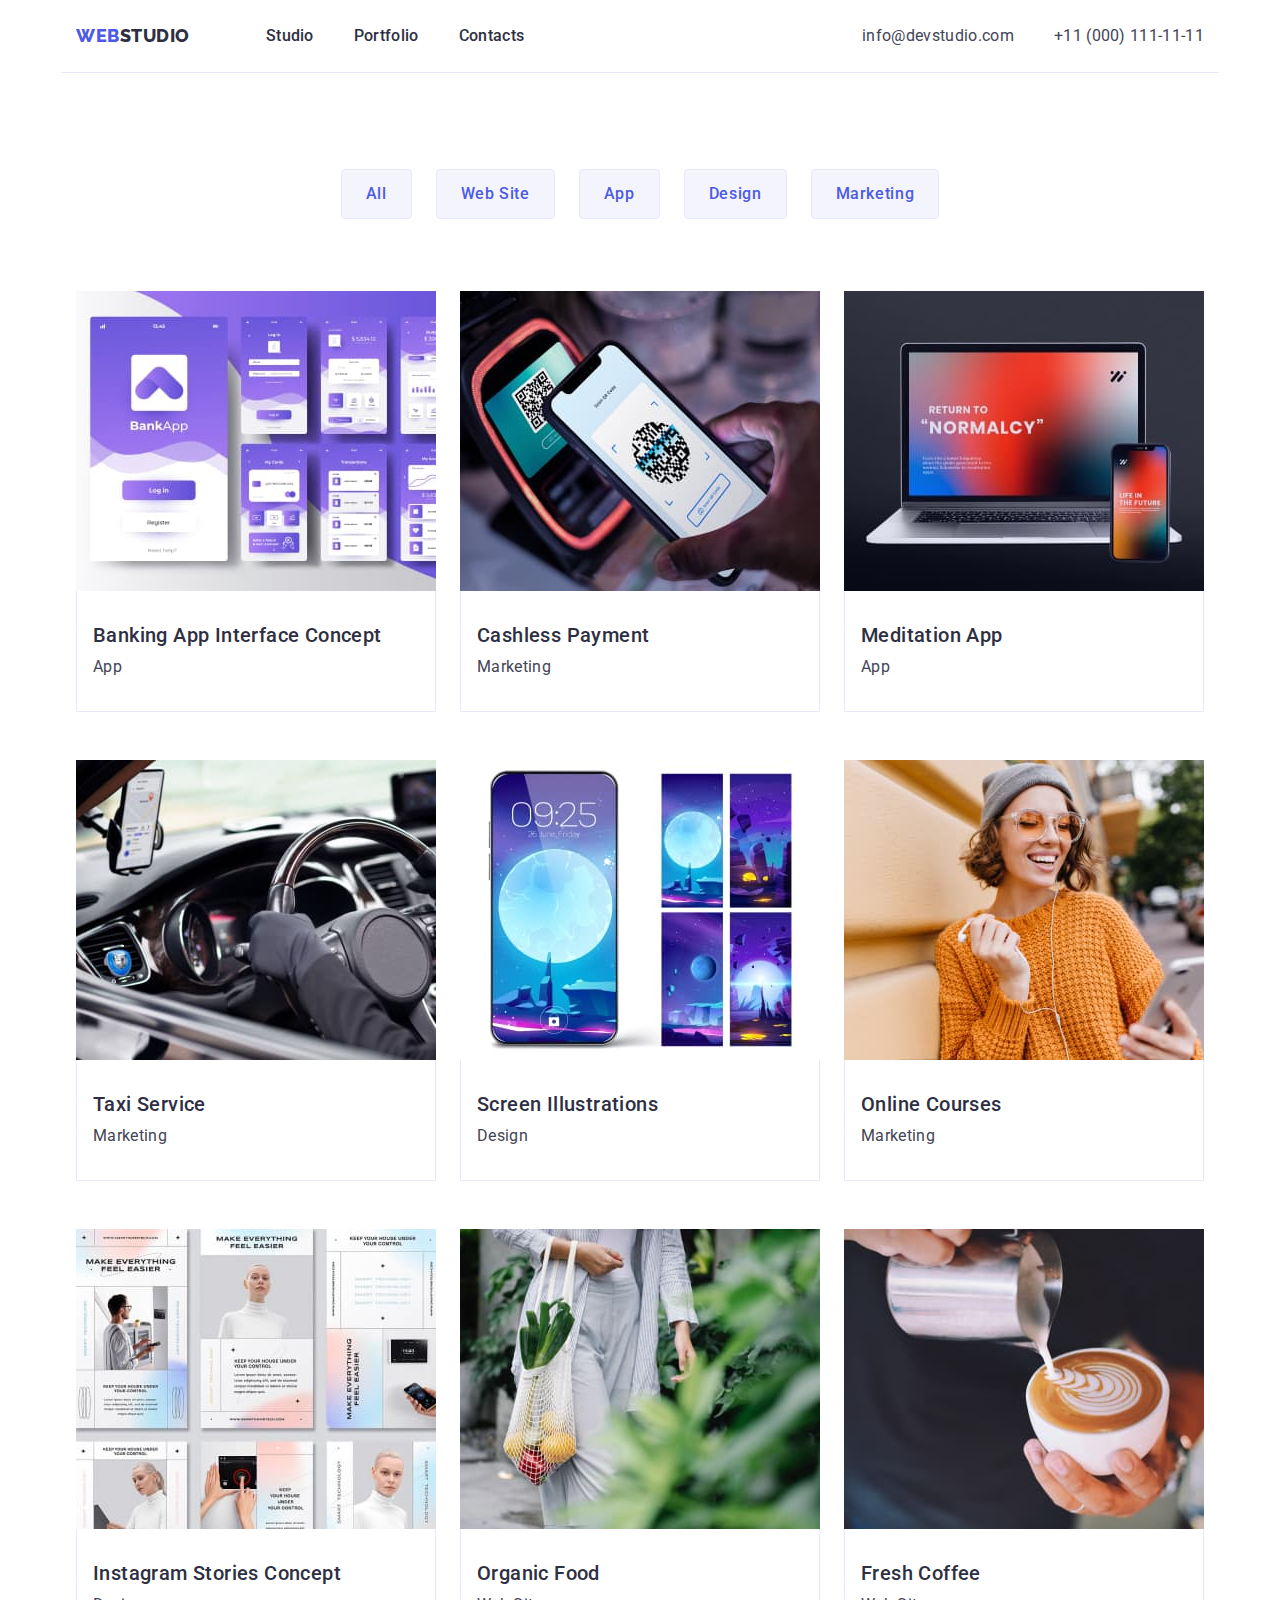
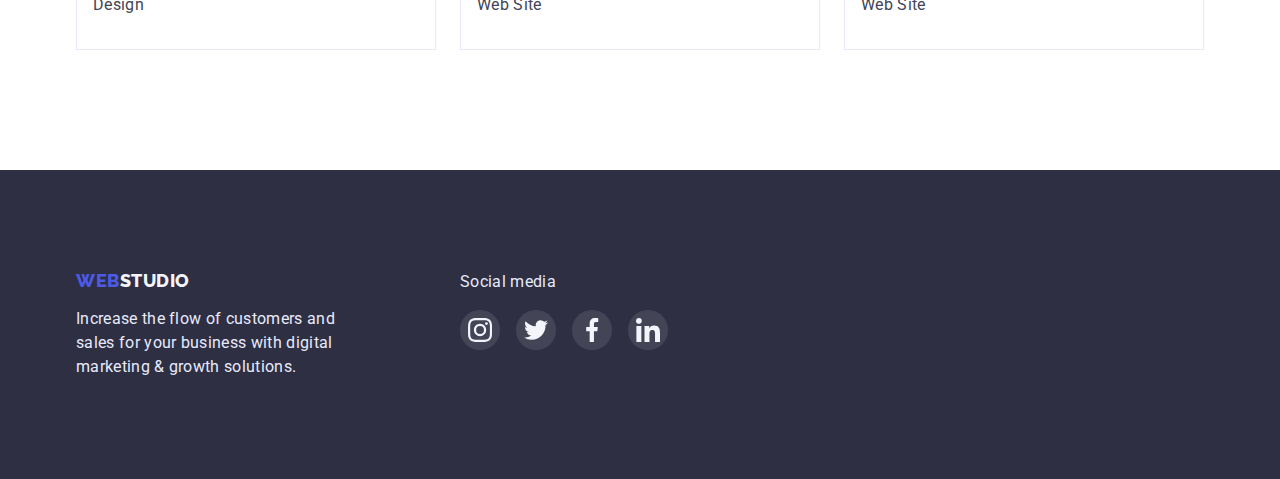
==== portfolio.html @ f219f2db "Initial commit" ====
<!DOCTYPE html>
<html lang="en">
  <head>
    <meta charset="UTF-8" />
    <meta http-equiv="X-UA-Compatible" content="IE=edge" />
    <meta name="viewport" content="width=device-width, initial-scale=1.0" />
    <title>Document</title>

    <link rel="preconnect" href="https://fonts.googleapis.com" />
    <link rel="preconnect" href="https://fonts.gstatic.com" crossorigin />
    <link
      href="https://fonts.googleapis.com/css2?family=Raleway:wght@800&family=Roboto:wght@400;500;700;900&display=swap"
      rel="stylesheet"
    />

    <link
      rel="stylesheet"
      href="https://cdnjs.cloudflare.com/ajax/libs/modern-normalize/1.1.0/modern-normalize.min.css"
    />
    <link rel="stylesheet" href="./css/styles.css" />
  </head>
  <body>
    <header>
      <div class="container head-container">
        <a class="logo link" href="./index.html"
          >Web<span class="logo-header">Studio</span></a
        >
        <nav class="nav-conteiner">
          <ul class="header-list list">
            <li class="item">
              <a class="header-link link" href="./index.html">Studio</a>
            </li>

            <li class="item">
              <a class="header-link link" href="./portfolio.html">Portfolio</a>
            </li>

            <li class="item">
              <a class="header-link link" href="">Contacts</a>
            </li>
          </ul>
        </nav>

        <address class="adrs-list">
          <ul class="adrs-inf list">
            <li class="item">
              <a class="heder-adrs link" href="mailto:info@devstudio.com"
                >info@devstudio.com</a
              >
            </li>
            <li class="item">
              <a class="heder-adrs link" href="tel:+110001111111"
                >+11 (000) 111-11-11</a
              >
            </li>
          </ul>
        </address>
      </div>
    </header>
    <main>
      <section class="main-section list">
        <div class="container">
          <h1 class="visually-hidden">Our works</h1>
          <ul class="btn-list list">
            <li class="btn-list-item">
              <button class="btn-portfolio" type="button">All</button>
            </li>
            <li class="btn-list-item">
              <button class="btn-portfolio" type="button">Web Site</button>
            </li>
            <li class="btn-list-item">
              <button class="btn-portfolio" type="button">App</button>
            </li>
            <li class="btn-list-item">
              <button class="btn-portfolio" type="button">Design</button>
            </li>
            <li class="btn-list-item">
              <button class="btn-portfolio" type="button">Marketing</button>
            </li>
          </ul>

          <ul class="proposition-list list">
            <li class="proposition-item">
              <a class="link proposition-link" href="">
                <img src="./images/banking.jpg" alt="Banking" width="360" />
                <div class="proposition-text">
                  <h2 class="proposition-title">
                    Banking App Interface Concept
                  </h2>
                  <p class="proposition-desc">App</p>
                </div>
              </a>
            </li>
            <li class="proposition-item">
              <a class="link proposition-link" href="">
                <img src="./images/payment.jpg" alt="Payment" width="360" />
                <div class="proposition-text">
                  <h2 class="proposition-title">Cashless Payment</h2>
                  <p class="proposition-desc">Marketing</p>
                </div>
              </a>
            </li>
            <li class="proposition-item">
              <a class="link proposition-link" href="">
                <img
                  src="./images/meditation.jpg"
                  alt="Meditation"
                  width="360"
                />
                <div class="proposition-text">
                  <h2 class="proposition-title">Meditation App</h2>
                  <p class="proposition-desc">App</p>
                </div>
              </a>
            </li>
            <li class="proposition-item">
              <a class="link proposition-link" href="">
                <img src="./images/taxi.jpg" alt="Taxi" width="360" />
                <div class="proposition-text">
                  <h2 class="proposition-title">Taxi Service</h2>
                  <p class="proposition-desc">Marketing</p>
                </div>
              </a>
            </li>
            <li class="proposition-item">
              <a class="link proposition-link" href="">
                <img src="./images/screen.jpg" alt="Screen" width="360" />
                <div class="proposition-text">
                  <h2 class="proposition-title">Screen Illustrations</h2>
                  <p class="proposition-desc">Design</p>
                </div>
              </a>
            </li>
            <li class="proposition-item">
              <a class="link proposition-link" href="">
                <img src="./images/courses.jpg" alt="Courses" width="360" />
                <div class="proposition-text">
                  <h2 class="proposition-title">Online Courses</h2>
                  <p class="proposition-desc">Marketing</p>
                </div>
              </a>
            </li>
            <li class="proposition-item">
              <a class="link proposition-link" href="">
                <img src="./images/stories.jpg" alt="Stories" width="360" />
                <div class="proposition-text">
                  <h2 class="proposition-title">Instagram Stories Concept</h2>
                  <p class="proposition-desc">Design</p>
                </div>
              </a>
            </li>
            <li class="proposition-item">
              <a class="link proposition-link" href="">
                <img src="./images/food.jpg" alt="Food" width="360" />
                <div class="proposition-text">
                  <h2 class="proposition-title">Organic Food</h2>
                  <p class="proposition-desc">Web Site</p>
                </div>
              </a>
            </li>
            <li class="proposition-item">
              <a class="link proposition-link" href="">
                <img src="./images/caffee.jpg" alt="Caffee" width="360" />
                <div class="proposition-text">
                  <h2 class="proposition-title">Fresh Coffee</h2>
                  <p class="proposition-desc">Web Site</p>
                </div>
              </a>
            </li>
          </ul>
        </div>
      </section>
    </main>

    <footer class="footer-sect">
      <div class="container footer-main-cont">
        <div class="footer-container">
          <a class="logo-foot logo link" href="./index.html"
            >Web<span class="logo-footer">Studio</span></a
          >
          <p class="footer-text">
            Increase the flow of customers and sales for your business with
            digital marketing & growth solutions.
          </p>
        </div>

        <div>
          <p class="footer-text">Social media</p>
          <ul class="foot-soc-list list">
            <li class="foot-soc-item item">
              <a class="foot-soc-link link" href="">
                <svg width="24" height="24" class="team-soc-icons">
                  <use href="./images/icons.svg#icon-instagram"></use>
                </svg>
              </a>
            </li>
            <li class="foot-soc-item item">
              <a class="foot-soc-link link" href="">
                <svg width="24" height="24" class="team-soc-icons">
                  <use href="./images/icons.svg#icon-twitter"></use>
                </svg>
              </a>
            </li>
            <li class="foot-soc-item item">
              <a class="foot-soc-link link" href="">
                <svg width="24" height="24" class="team-soc-icons">
                  <use href="./images/icons.svg#icon-facebook"></use>
                </svg>
              </a>
            </li>
            <li class="foot-soc-item item">
              <a class="foot-soc-link link" href="">
                <svg width="24" height="24" class="team-soc-icons">
                  <use href="./images/icons.svg#icon-linkedin"></use>
                </svg>
              </a>
            </li>
          </ul>
        </div>
      </div>
    </footer>
  </body>
</html>
---- css/styles.css ----
:root {
  --primary-font: "Roboto", sans-serif;
  --second-font: "Raleway", sans-serif;
  --first-text-color: #2e2f42;
  --second-text-color: #434455;
  --third-color: #4d5ae5;
  --background-secon-color: #2e2f42;
  --white-color: #ffffff;
  --border-bottom: #e7e9fc;
  --hover-links-color: #404bbf;
  --background-cards: #f4f4fd;
  --customers-link-color: #8e8f99;
}

/* rule */
body {
  background-color: var(--white-color);
  font-family: "Roboto", sans-serif;
  color: var(--second-text-color);
}
h1,
h2,
h3,
h4,
h5,
h6,
p {
  margin: 0;
}

ul {
  padding-left: 0;
  margin: 0;
}

button {
  cursor: pointer;
}

img {
  display: block;
  max-width: 100%;
  height: auto;
}

.list {
  list-style: none;
}
.link {
  text-decoration: none;
}

.container {
  width: 1158px;
  padding: 0 15px;
  margin: 0 auto;
}

/* .menu > li {
  border: 1px solid tomato;
} */

/* header */

.head-container {
  display: flex;
  align-items: center;
  justify-content: center;
  border-bottom: 1px solid var(--border-bottom);
}

.logo {
  font-family: var(--second-font);
  font-weight: 800;
  font-size: 18px;
  line-height: 1.17;
  letter-spacing: 0.03em;
  color: var(--third-color);
  text-transform: uppercase;
}

.navigtion .head-logo {
  padding-left: 156px;
}

.logo-header {
  color: var(--first-text-color);
}

.nav-conteiner {
  margin-left: 76px;
}
.header-list {
  display: flex;
}

.header-link {
  display: block;
  padding-top: 24px;
  padding-bottom: 24px;

  font-weight: 500;
  font-size: 16px;
  line-height: 1.5;
  letter-spacing: 0.02em;
  text-decoration: none;
  color: var(--first-text-color);
}

.header-list .item:not(:last-child) {
  margin-right: 40px;
}

.adrs-list {
  font-style: normal;
}

.header-link:hover,
.header-link:focus,
.heder-adrs:hover,
.heder-adrs:focus {
  color: var(--hover-links-color);
}

.adrs-inf {
  display: flex;
}

.adrs-list {
  margin-left: auto;
}

.adrs-inf .item:not(:last-child) {
  margin-right: 40px;
}
.heder-adrs {
  display: block;
  padding-top: 24px;
  padding-bottom: 24px;
  font-size: 16px;
  line-height: 1.5;
  letter-spacing: 0.02em;
  color: var(--second-text-color);
}

/* main */

/* hero */
.hero {
  padding: 188px 0;
  text-align: center;
  background-color: var(--background-secon-color);
  margin-left: auto;
  margin-right: auto;
  background-image: linear-gradient(
      rgba(46, 47, 66, 0.7),
      rgba(46, 47, 66, 0.7)
    ),
    url(../images/hero-bg.jpg);
  max-width: 1440px;
  background-position: center;
  background-repeat: no-repeat;
}
.hero-text {
  font-weight: 700;
  font-size: 56px;
  line-height: 1.07;
  letter-spacing: 0.02em;
  color: var(--white-color);
  margin: 0 auto 48px;
  width: 496px;
}

.hero-button {
  padding: 16px 32px;
  font-family: "Roboto", sans-serif;
  font-weight: 500;
  font-size: 16px;
  line-height: 1.5;
  letter-spacing: 0.04em;

  color: var(--white-color);
  background-color: var(--third-color);
  cursor: pointer;
  box-shadow: 0px 4px 4px rgba(0, 0, 0, 0.15);
  border-radius: 4px;
  border: none;
}

.hero-button:hover,
.hero-button:focus {
  background-color: var(--hover-links-color);
}

/* about */

.visually-hidden {
  position: absolute;
  width: 1px;
  height: 1px;
  margin: -1px;
  border: 0;
  padding: 0;
  white-space: nowrap;
  clip-path: inset(100%);
  clip: rect(0 0 0 0);
  overflow: hidden;
}

.about-section {
  padding-top: 120px;
  padding-bottom: 120px;
}

.about-list {
  display: flex;
  border-radius: 4px;
}





.about-list .item {
  width: 264px;
  margin-right: 24px;
  border-radius: 4px;
}

.about-item::before {
  display: block;
  content: "";
  height: 112px;
  background-color: var(--background-cards);
  background-position: center;
  background-repeat: no-repeat;
  margin-bottom: 8px;
  border-radius: 4px;
}

.icon-antenna::before {
  background-image: url(../images/antenna\ 1.svg);
}
.icon-clock::before {
  background-image: url(../images/clock\ 1.svg);
}

.icon-diagram::before {
  background-image: url(..//images/diagram\ 1.svg);
}

.icon-astonaut::before {
  background-image: url(..//images/astronaut\ 1.svg);
}

.about-list .item:last-child {
  margin-right: 0;
}

.about-title {
  font-weight: 500;
  font-size: 20px;
  line-height: 1.2;
  letter-spacing: 0.02em;
  color: var(--first-text-color);
  margin-bottom: 8px;
}
.about-text {
  font-size: 16px;
  line-height: 1.5;
  letter-spacing: 0.02em;
  color: var(--second-text-color);
}

/* work */

.work-section {
  padding-bottom: 120px;
}

.work-list {
  display: flex;
}

.work-list .item {
  margin-right: 24px;
}

.work-list .item:last-child {
  margin-right: 0;
}

.work-title,
.team-title {
  font-weight: 700;
  font-size: 36px;
  line-height: 1.11;
  text-align: center;
  letter-spacing: 0.02em;
  text-transform: capitalize;
  color: var(--first-text-color);
  margin-bottom: 72px;
  margin-bottom: 72px;
}

.team-names {
  font-weight: 500;
  font-size: 20px;
  line-height: 1.2;
  text-align: center;
  letter-spacing: 0.02em;
  color: var(--first-text-color);
  margin-bottom: 8px;
}

.team-desc {
  font-size: 16px;
  line-height: 1.5;
  text-align: center;
  letter-spacing: 0.02em;
  color: var(--second-text-color);
  /* margin-bottom: 32px; */
  margin-bottom: 8px;
}

.team-section {
  background-color: var(--background-cards);
  padding-bottom: 120px;
  padding-top: 120px;
}

.team-list {
  display: flex;
}

.team-item {
  background-color: var(--white-color);
  border-radius: 0px 0px 4px 4px;
  box-shadow: 0px 1px 6px rgba(46, 47, 66, 0.08),
    0px 1px 1px rgba(46, 47, 66, 0.16), 0px 2px 1px rgba(46, 47, 66, 0.08);
}

.team-text-wrap {
  padding: 32px 0;
}

/* team icons */

.team-soc-list {
  display: flex;
  justify-content: center;
  /* gap: 24px; */
}
.team-soc-item {
  width: 40px;
  height: 40px;
}
.team-soc-link {
  width: 100%;
  height: 100%;
  border-radius: 50%;
  background: var(--third-color);
  display: flex;
  align-items: center;
  justify-content: center;
}
.team-soc-link:hover,
.team-soc-link:focus {
  background-color: var(--hover-links-color);
}

/* .img-icon {
  margin-bottom: 32px;
} */

.team-list .item {
  margin-right: 24px;
}

.team-list .item:last-child {
  margin-right: 0;
}

/* customers */
.customers-section {
  padding-bottom: 120px;
  padding-top: 130px;
}
.customers-title {
  font-weight: 700;
  font-size: 36px;
  line-height: 1.11;
  text-align: center;
  letter-spacing: 0.02em;
  text-transform: capitalize;
  color: var(--first-text-color);
  margin-bottom: 72px;
  margin-bottom: 72px;
}

.customers-list {
  display: flex;
  gap: 24px;
  justify-content: center;
}

.customers-link {
  border: 1px solid var(--customers-link-color);
  border-radius: 4px;
  color: var(--customers-link-color);
  width: 168px;
  height: 88px;
  display: flex;
  justify-content: center;
  align-items: center;
}

.customer-svg {
  width: 104px;
  height: 56px;
  fill: currentColor;
}

.customers-link:hover {
  color: var(--hover-links-color);
  border-color: var(--hover-links-color);
}

/* footer */
.footer-sect {
  background-color: var(--background-secon-color);
  padding: 100px 15px;
}

.footer-main-cont {
  display: flex;
}

.footer-container {
  margin-right: 120px;
}
.foot-soc-list {
  display: flex;
  gap: 16px;
  margin-top: 16px;
}

.foot-soc-item {
  width: 40px;
  height: 40px;
}

.foot-soc-link {
  display: flex;
  align-items: center;
  justify-content: center;

  width: 100%;
  height: 100%;
  border-radius: 50%;
  background: rgba(255, 255, 255, 0.1);
}

.foot-soc-link:hover,
.foot-soc-link:focus {
  background-color: #31d0aa;
}

.logo-foot {
  display: block;
  margin-bottom: 16px;
}

.logo-footer {
  color: var(--background-cards);
}

.footer-text {
  font-size: 16px;
  line-height: 1.5;
  letter-spacing: 0.02em;
  color: var(--border-bottom);
  width: 264px;
}

/* portfolio */

.main-section {
  padding-top: 96px;
  padding-bottom: 120px;
}
.btn-list {
  display: flex;

  /* margin-top: 96px; */
  margin-bottom: 72px;
  justify-content: center;
}

.btn-list-item {
  margin-right: 24px;
}
.btn-list .btn-list-item:last-child {
  margin-right: 0;
}
.btn-portfolio {
  padding: 12px 24px;
  font-family: "Roboto", sans-serif;
  font-weight: 500;
  font-size: 16px;
  line-height: 1.5;
  letter-spacing: 0.04em;
  color: var(--third-color);
  background: var(--background-cards);
  border: 1px solid var(--border-bottom);
  cursor: pointer;
  border-radius: 4px;
}

.btn-portfolio:hover,
.btn-portfolio:focus {
  color: var(--white-color);
  background: var(--hover-links-color);
  box-shadow: 0px 3px 1px rgba(0, 0, 0, 0.1), 0px 2px 1px rgba(0, 0, 0, 0.08),
    0px 2px 2px rgba(0, 0, 0, 0.12);
  border-color: transparent;
}

.proposition-list {
  display: flex;
  flex-wrap: wrap;
  column-gap: 24px;
  row-gap: 48px;
}

.proposition-item {
  width: calc((100% - 48px) / 3);
}

.proposition-title {
  font-weight: 500;
  font-size: 20px;
  line-height: 1.2;
  letter-spacing: 0.02em;
  color: var(--first-text-color);
}
.proposition-desc {
  font-size: 16px;
  line-height: 1.5;
  letter-spacing: 0.02em;
  color: var(--second-text-color);
  margin-top: 8px;
}

.proposition-text {
  padding: 32px 16px;
  border: 1px solid var(--border-bottom);
}

.proposition-text {
  border-top: 0;
  padding-right: 0;
}

.proposition-link{
display: block;
}

.proposition-link:hover,
.proposition-link:focus {
  box-shadow: 0px 1px 6px rgba(46, 47, 66, 0.08),
    0px 1px 1px rgba(46, 47, 66, 0.16), 0px 2px 1px rgba(46, 47, 66, 0.08);
}
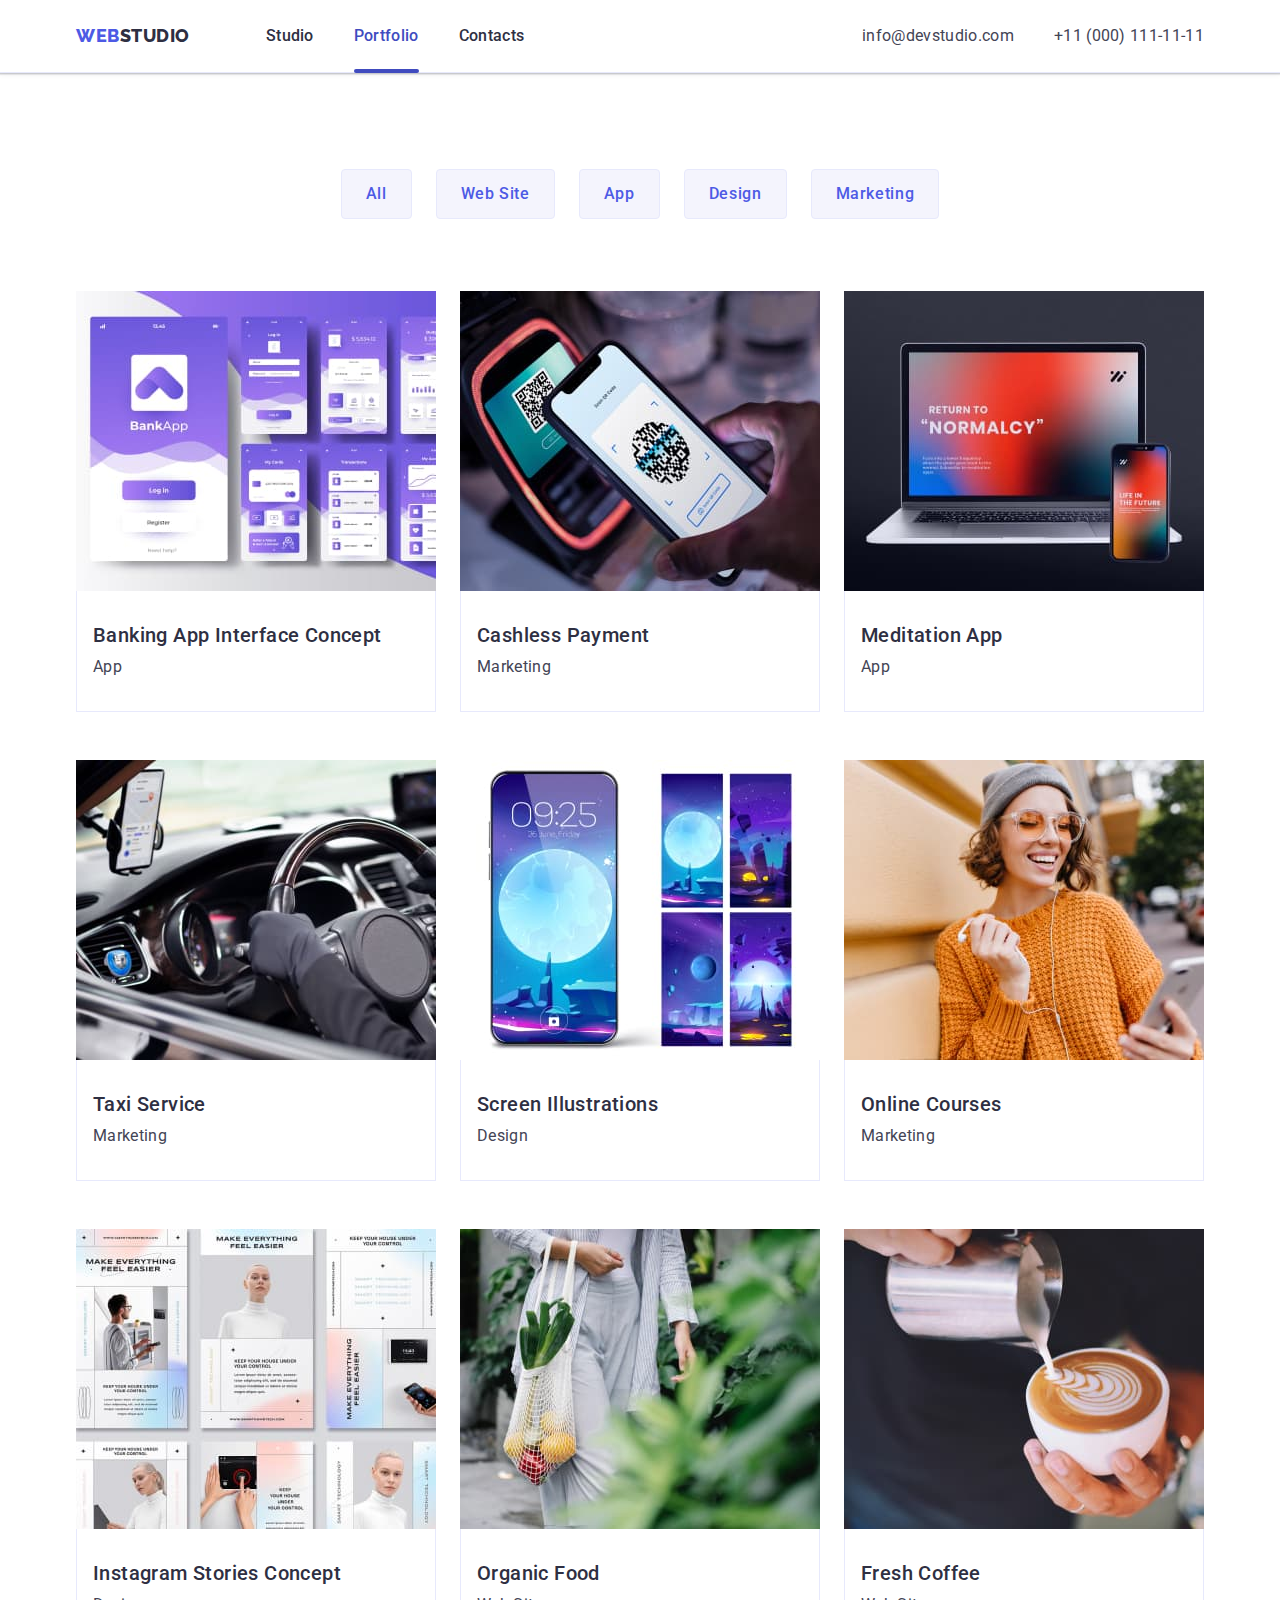
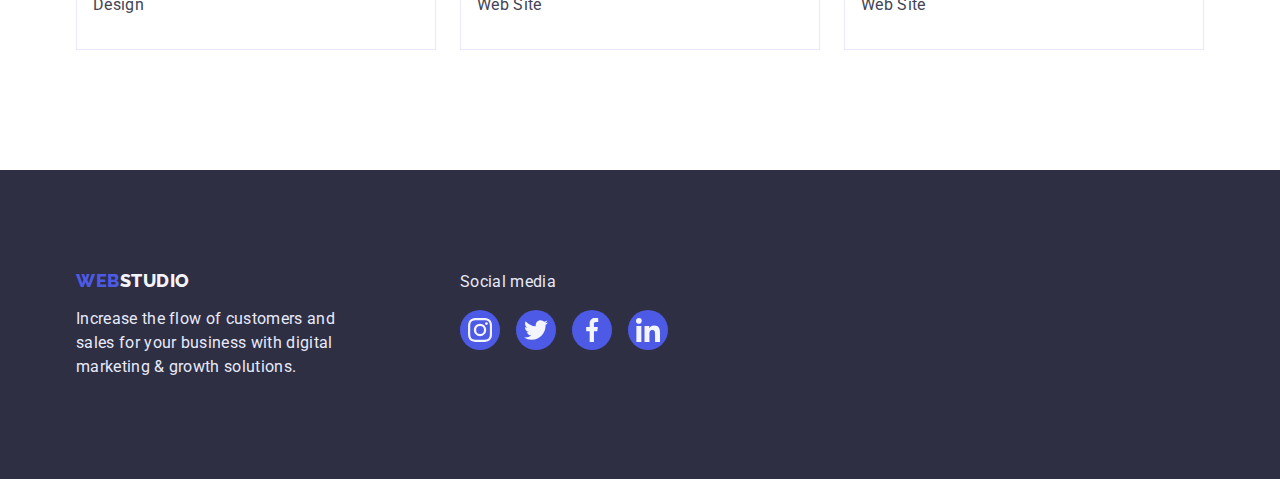
==== commit c78edc1f: "hw5" ====
--- a/portfolio.html
+++ b/portfolio.html
@@ -20,7 +20,7 @@
     <link rel="stylesheet" href="./css/styles.css" />
   </head>
   <body>
-    <header>
+    <header class="headerr">
       <div class="container head-container">
         <a class="logo link" href="./index.html"
           >Web<span class="logo-header">Studio</span></a
@@ -32,7 +32,7 @@
             </li>
 
             <li class="item">
-              <a class="header-link link" href="./portfolio.html">Portfolio</a>
+              <a class="header-link link current" href="./portfolio.html">Portfolio</a>
             </li>
 
             <li class="item">
@@ -82,7 +82,16 @@
           <ul class="proposition-list list">
             <li class="proposition-item">
               <a class="link proposition-link" href="">
-                <img src="./images/banking.jpg" alt="Banking" width="360" />
+                <div class="proposition-wrap">
+                  <img src="./images/banking.jpg" alt="Banking" width="360" />
+                  <div class="overley-card">
+                    <p class="overley-text">
+                      14 Stylish and User-Friendly App Design Concepts · Task
+                      Manager App · Calorie Tracker App · Exotic Fruit Ecommerce
+                      App · Cloud Storage App
+                    </p>
+                  </div>
+                </div>
                 <div class="proposition-text">
                   <h2 class="proposition-title">
                     Banking App Interface Concept
@@ -93,7 +102,16 @@
             </li>
             <li class="proposition-item">
               <a class="link proposition-link" href="">
-                <img src="./images/payment.jpg" alt="Payment" width="360" />
+                <div class="proposition-wrap">
+                  <img src="./images/payment.jpg" alt="Payment" width="360" />
+                  <div class="overley-card">
+                    <p class="overley-text">
+                      14 Stylish and User-Friendly App Design Concepts · Task
+                      Manager App · Calorie Tracker App · Exotic Fruit Ecommerce
+                      App · Cloud Storage App
+                    </p>
+                  </div>
+                </div>
                 <div class="proposition-text">
                   <h2 class="proposition-title">Cashless Payment</h2>
                   <p class="proposition-desc">Marketing</p>
@@ -102,11 +120,20 @@
             </li>
             <li class="proposition-item">
               <a class="link proposition-link" href="">
-                <img
-                  src="./images/meditation.jpg"
-                  alt="Meditation"
-                  width="360"
-                />
+                <div class="proposition-wrap">
+                  <img
+                    src="./images/meditation.jpg"
+                    alt="Meditation"
+                    width="360"
+                  />
+                  <div class="overley-card">
+                    <p class="overley-text">
+                      14 Stylish and User-Friendly App Design Concepts · Task
+                      Manager App · Calorie Tracker App · Exotic Fruit Ecommerce
+                      App · Cloud Storage App
+                    </p>
+                  </div>
+                </div>
                 <div class="proposition-text">
                   <h2 class="proposition-title">Meditation App</h2>
                   <p class="proposition-desc">App</p>
@@ -115,7 +142,16 @@
             </li>
             <li class="proposition-item">
               <a class="link proposition-link" href="">
-                <img src="./images/taxi.jpg" alt="Taxi" width="360" />
+                <div class="proposition-wrap">
+                  <img src="./images/taxi.jpg" alt="Taxi" width="360" />
+                  <div class="overley-card">
+                    <p class="overley-text">
+                      14 Stylish and User-Friendly App Design Concepts · Task
+                      Manager App · Calorie Tracker App · Exotic Fruit Ecommerce
+                      App · Cloud Storage App
+                    </p>
+                  </div>
+                </div>
                 <div class="proposition-text">
                   <h2 class="proposition-title">Taxi Service</h2>
                   <p class="proposition-desc">Marketing</p>
@@ -124,7 +160,16 @@
             </li>
             <li class="proposition-item">
               <a class="link proposition-link" href="">
-                <img src="./images/screen.jpg" alt="Screen" width="360" />
+                <div class="proposition-wrap">
+                  <img src="./images/screen.jpg" alt="Screen" width="360" />
+                  <div class="overley-card">
+                    <p class="overley-text">
+                      14 Stylish and User-Friendly App Design Concepts · Task
+                      Manager App · Calorie Tracker App · Exotic Fruit Ecommerce
+                      App · Cloud Storage App
+                    </p>
+                  </div>
+                </div>
                 <div class="proposition-text">
                   <h2 class="proposition-title">Screen Illustrations</h2>
                   <p class="proposition-desc">Design</p>
@@ -133,7 +178,16 @@
             </li>
             <li class="proposition-item">
               <a class="link proposition-link" href="">
-                <img src="./images/courses.jpg" alt="Courses" width="360" />
+                <div class="proposition-wrap">
+                  <img src="./images/courses.jpg" alt="Courses" width="360" />
+                  <div class="overley-card">
+                    <p class="overley-text">
+                      14 Stylish and User-Friendly App Design Concepts · Task
+                      Manager App · Calorie Tracker App · Exotic Fruit Ecommerce
+                      App · Cloud Storage App
+                    </p>
+                  </div>
+                </div>
                 <div class="proposition-text">
                   <h2 class="proposition-title">Online Courses</h2>
                   <p class="proposition-desc">Marketing</p>
@@ -142,7 +196,16 @@
             </li>
             <li class="proposition-item">
               <a class="link proposition-link" href="">
-                <img src="./images/stories.jpg" alt="Stories" width="360" />
+                <div class="proposition-wrap">
+                  <img src="./images/stories.jpg" alt="Stories" width="360" />
+                  <div class="overley-card">
+                    <p class="overley-text">
+                      14 Stylish and User-Friendly App Design Concepts · Task
+                      Manager App · Calorie Tracker App · Exotic Fruit Ecommerce
+                      App · Cloud Storage App
+                    </p>
+                  </div>
+                </div>
                 <div class="proposition-text">
                   <h2 class="proposition-title">Instagram Stories Concept</h2>
                   <p class="proposition-desc">Design</p>
@@ -151,7 +214,16 @@
             </li>
             <li class="proposition-item">
               <a class="link proposition-link" href="">
-                <img src="./images/food.jpg" alt="Food" width="360" />
+                <div class="proposition-wrap">
+                  <img src="./images/food.jpg" alt="Food" width="360" />
+                  <div class="overley-card">
+                    <p class="overley-text">
+                      14 Stylish and User-Friendly App Design Concepts · Task
+                      Manager App · Calorie Tracker App · Exotic Fruit Ecommerce
+                      App · Cloud Storage App
+                    </p>
+                  </div>
+                </div>
                 <div class="proposition-text">
                   <h2 class="proposition-title">Organic Food</h2>
                   <p class="proposition-desc">Web Site</p>
@@ -160,7 +232,17 @@
             </li>
             <li class="proposition-item">
               <a class="link proposition-link" href="">
-                <img src="./images/caffee.jpg" alt="Caffee" width="360" />
+                <div class="proposition-wrap">
+                  <img src="./images/caffee.jpg" alt="Caffee" width="360" />
+
+                  <div class="overley-card">
+                    <p class="overley-text">
+                      14 Stylish and User-Friendly App Design Concepts · Task
+                      Manager App · Calorie Tracker App · Exotic Fruit Ecommerce
+                      App · Cloud Storage App
+                    </p>
+                  </div>
+                </div>
                 <div class="proposition-text">
                   <h2 class="proposition-title">Fresh Coffee</h2>
                   <p class="proposition-desc">Web Site</p>
--- a/css/styles.css
+++ b/css/styles.css
@@ -61,12 +61,15 @@
 } */
 
 /* header */
-
+.headerr{
+  border-bottom: 1px solid var(--border-bottom);
+  box-shadow: 0px 2px 1px rgba(46, 47, 66, 0.08), 0px 1px 1px rgba(46, 47, 66, 0.16), 0px 1px 6px rgba(46, 47, 66, 0.08);
+}
 .head-container {
   display: flex;
   align-items: center;
   justify-content: center;
-  border-bottom: 1px solid var(--border-bottom);
+ 
 }
 
 .logo {
@@ -105,7 +108,25 @@
   letter-spacing: 0.02em;
   text-decoration: none;
   color: var(--first-text-color);
-}
+  position: relative;
+  transition: color 250ms cubic-bezier(0.4, 0, 0.2, 1);
+}
+
+.header-link.current::after {
+  position: absolute;
+  content: "";
+  width: 100%;
+  height: 4px;
+  background: var(--hover-links-color);
+  border-radius: 2px;
+  left: 0;
+  bottom: -1px;
+}
+.current{
+  color: var(--hover-links-color);
+}
+
+
 
 .header-list .item:not(:last-child) {
   margin-right: 40px;
@@ -141,6 +162,7 @@
   line-height: 1.5;
   letter-spacing: 0.02em;
   color: var(--second-text-color);
+  transition: color 250ms cubic-bezier(0.4, 0, 0.2, 1);
 }
 
 /* main */
@@ -185,6 +207,7 @@
   box-shadow: 0px 4px 4px rgba(0, 0, 0, 0.15);
   border-radius: 4px;
   border: none;
+  transition: background-color 250ms cubic-bezier(0.4, 0, 0.2, 1);
 }
 
 .hero-button:hover,
@@ -217,10 +240,6 @@
   border-radius: 4px;
 }
 
-
-
-
-
 .about-list .item {
   width: 264px;
   margin-right: 24px;
@@ -363,6 +382,7 @@
   display: flex;
   align-items: center;
   justify-content: center;
+  transition: background-color 250ms cubic-bezier(0.4, 0, 0.2, 1);
 }
 .team-soc-link:hover,
 .team-soc-link:focus {
@@ -413,6 +433,8 @@
   display: flex;
   justify-content: center;
   align-items: center;
+  transition: color 250ms cubic-bezier(0.4, 0, 0.2, 1),
+    border-color 250ms cubic-bezier(0.4, 0, 0.2, 1);
 }
 
 .customer-svg {
@@ -458,7 +480,8 @@
   width: 100%;
   height: 100%;
   border-radius: 50%;
-  background: rgba(255, 255, 255, 0.1);
+  background: var(--third-color);
+  transition: background-color 250ms cubic-bezier(0.4, 0, 0.2, 1);
 }
 
 .foot-soc-link:hover,
@@ -515,12 +538,14 @@
   border: 1px solid var(--border-bottom);
   cursor: pointer;
   border-radius: 4px;
+  transition: color 250ms cubic-bezier(0.4, 0, 0.2, 1),
+    background-color 250ms cubic-bezier(0.4, 0, 0.2, 1);
 }
 
 .btn-portfolio:hover,
 .btn-portfolio:focus {
   color: var(--white-color);
-  background: var(--hover-links-color);
+  background-color: var(--hover-links-color);
   box-shadow: 0px 3px 1px rgba(0, 0, 0, 0.1), 0px 2px 1px rgba(0, 0, 0, 0.08),
     0px 2px 2px rgba(0, 0, 0, 0.12);
   border-color: transparent;
@@ -535,6 +560,32 @@
 
 .proposition-item {
   width: calc((100% - 48px) / 3);
+}
+
+.proposition-wrap {
+  position: relative;
+  overflow: hidden;
+}
+.overley-card {
+  position: absolute;
+  background-color: var(--third-color);
+  left: 0;
+  top: 0;
+  width: 100%;
+  height: 100%;
+  transform: translateY(100%);
+  transition: transform 250ms cubic-bezier(0.4, 0, 0.2, 1);
+}
+.overley-text {
+  font-size: 16px;
+  line-height: 1.5;
+  color: var(--background-cards);
+  padding: 40px 32px 164px;
+}
+
+.proposition-item:hover .overley-card,
+.proposition-item:focus .overley-card {
+  transform: translateY(0);
 }
 
 .proposition-title {
@@ -562,8 +613,10 @@
   padding-right: 0;
 }
 
-.proposition-link{
-display: block;
+.proposition-link {
+  display: block;
+  transition: box-shadow 250ms cubic-bezier(0.4, 0, 0.2, 1);
+  /* position: relative; */
 }
 
 .proposition-link:hover,
@@ -571,3 +624,62 @@
   box-shadow: 0px 1px 6px rgba(46, 47, 66, 0.08),
     0px 1px 1px rgba(46, 47, 66, 0.16), 0px 2px 1px rgba(46, 47, 66, 0.08);
 }
+
+.backdrop {
+  position: fixed;
+  top: 0;
+  width: 100%;
+  height: 100%;
+  background-color: rgba(46, 47, 66, 0.4);
+  transition: opacity 250ms cubic-bezier(0.4, 0, 0.2, 1),
+    visibility 250ms cubic-bezier(0.4, 0, 0.2, 1);
+}
+
+.modal {
+  width: 408px;
+  min-height: 576px;
+  background: #fcfcfc;
+  box-shadow: 0px 1px 1px rgba(0, 0, 0, 0.14), 0px 1px 3px rgba(0, 0, 0, 0.12),
+    0px 2px 1px rgba(0, 0, 0, 0.2);
+  border-radius: 4px;
+  position: absolute;
+  top: 50%;
+  left: 50%;
+  transform: translate(-50%, -50%);
+  padding: 24px;
+}
+
+.modal-button {
+  width: 24px;
+  height: 24px;
+  display: block;
+  margin-left: auto;
+  background: var(--border-bottom);
+  border-radius: 50%;
+  border: 1px solid rgba(0, 0, 0, 0.1);
+  position: relative;
+  display: flex;
+  justify-content: center;
+  align-items: center;
+}
+
+.modal-button:hover {
+  color: var(--white-color);
+  background:var(--hover-links-color);
+}
+
+.modal-icon {
+  height: 8px;
+  width: 8px;
+  fill: currentColor;
+  /* position: absolute;
+  top: 50%;
+  left: 50%;
+  transform: translate(-50%, -50%); */
+}
+
+.is-hidden {
+  opacity: 0;
+  visibility: hidden;
+  pointer-events: none;
+}
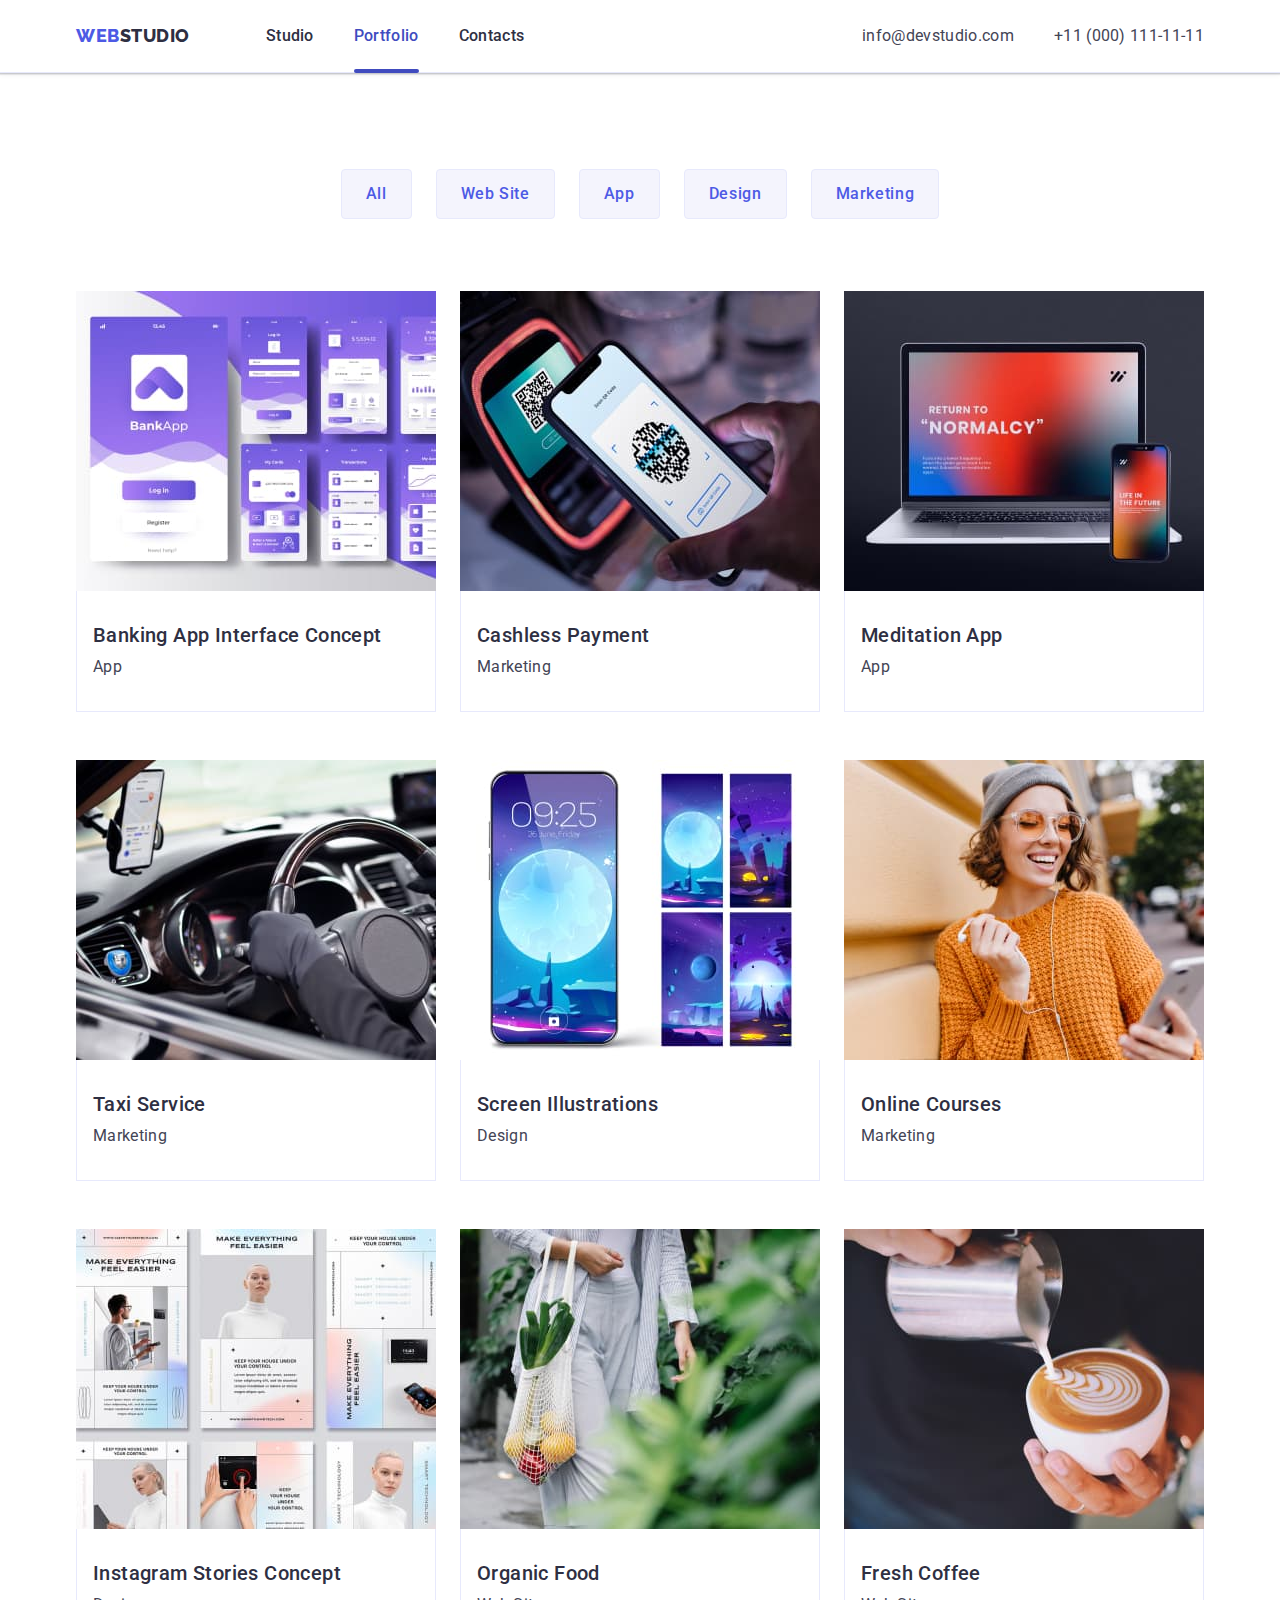
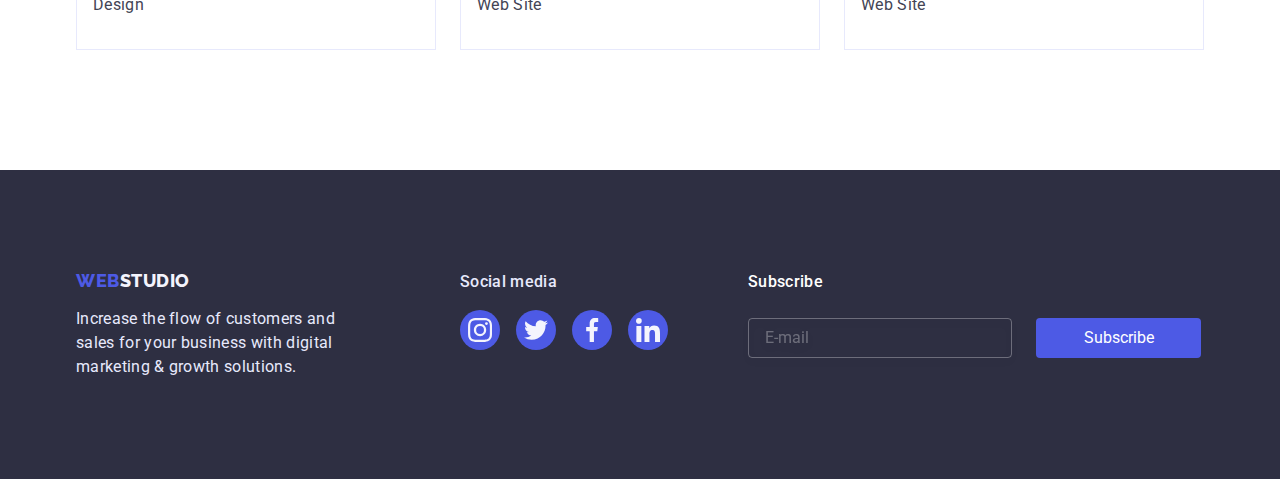
==== commit d0e7bfbd: "hw6" ====
--- a/portfolio.html
+++ b/portfolio.html
@@ -266,8 +266,8 @@
           </p>
         </div>
 
-        <div>
-          <p class="footer-text">Social media</p>
+        <div class="foot-links">
+          <p class="footer-text-title">Social media</p>
           <ul class="foot-soc-list list">
             <li class="foot-soc-item item">
               <a class="foot-soc-link link" href="">
@@ -299,6 +299,24 @@
             </li>
           </ul>
         </div>
+
+        <div class="input-foot-wrap">
+          <form action="">
+            <p class="input-foot-text">Subscribe</p>
+            <div class="wrap-input-foot">
+              <label for="subscribe"></label>
+              <input
+                class="input-footer"
+                type="mail"
+                name=""
+                id="subscribe"
+                placeholder="E-mail"
+              />
+
+              <button class="input-btn-footer" type="submit">Subscribe</button>
+            </div>
+          </form>
+        </div>
       </div>
     </footer>
   </body>
--- a/css/styles.css
+++ b/css/styles.css
@@ -61,15 +61,15 @@
 } */
 
 /* header */
-.headerr{
+.headerr {
   border-bottom: 1px solid var(--border-bottom);
-  box-shadow: 0px 2px 1px rgba(46, 47, 66, 0.08), 0px 1px 1px rgba(46, 47, 66, 0.16), 0px 1px 6px rgba(46, 47, 66, 0.08);
+  box-shadow: 0px 2px 1px rgba(46, 47, 66, 0.08),
+    0px 1px 1px rgba(46, 47, 66, 0.16), 0px 1px 6px rgba(46, 47, 66, 0.08);
 }
 .head-container {
   display: flex;
   align-items: center;
   justify-content: center;
- 
 }
 
 .logo {
@@ -122,11 +122,9 @@
   left: 0;
   bottom: -1px;
 }
-.current{
+.current {
   color: var(--hover-links-color);
 }
-
-
 
 .header-list .item:not(:last-child) {
   margin-right: 40px;
@@ -506,6 +504,60 @@
   width: 264px;
 }
 
+.foot-links{
+  margin-right: 80px;
+}
+.footer-text-title{
+  font-weight: 500;
+  font-size: 16px;
+  line-height: 1.5;
+  letter-spacing: 0.02em;
+  color: var(--border-bottom);
+}
+
+.wrap-input-foot{
+  display: flex;
+}
+
+.input-foot-text {
+  font-weight: 500;
+  font-size: 16px;
+  line-height: 1.5;
+  letter-spacing: 0.02em;
+  color: var(--white-color);
+  margin-bottom: 24px;
+}
+.input-footer {
+  background-color: transparent;
+  border: 1px solid rgba(255, 255, 255, 0.3);
+  filter: drop-shadow(0px 4px 4px rgba(0, 0, 0, 0.15));
+  border-radius: 4px;
+  width: 264px;
+  height: 40px;
+  margin-right: 24px;
+  padding: 0 16px;
+  color: var(--white-color);
+}
+
+.input-footer::placeholder{
+  color: rgba(255, 255, 255, 0.3);
+}
+
+.input-btn-footer {
+  background: var(--third-color);
+  color: var(--white-color);
+  border-radius: 4px;
+  width: 165px;
+  height: 40px;
+  border: none;
+  transition: background-color 250ms cubic-bezier(0.4, 0, 0.2, 1);
+}
+
+.input-btn-footer:hover,
+.input-btn-footer:focus{
+  background-color: var(--hover-links-color);
+}
+
 /* portfolio */
 
 .main-section {
@@ -625,6 +677,7 @@
     0px 1px 1px rgba(46, 47, 66, 0.16), 0px 2px 1px rgba(46, 47, 66, 0.08);
 }
 
+/* MODAL */
 .backdrop {
   position: fixed;
   top: 0;
@@ -661,11 +714,12 @@
   display: flex;
   justify-content: center;
   align-items: center;
+  margin-bottom: 24px;
 }
 
 .modal-button:hover {
   color: var(--white-color);
-  background:var(--hover-links-color);
+  background: var(--hover-links-color);
 }
 
 .modal-icon {
@@ -683,3 +737,130 @@
   visibility: hidden;
   pointer-events: none;
 }
+
+.modal-field {
+  margin-bottom: 8px;
+}
+
+.modal-comment-field {
+  margin-bottom: 16px;
+}
+
+.modal-label {
+  font-size: 12px;
+  line-height: 1.17;
+  letter-spacing: 0.01em;
+  color: #8e8f99;
+  margin-bottom: 4px;
+  display: block;
+}
+
+.modal-input {
+  width: 100%;
+  height: 40px;
+  border: 1px solid rgba(46, 47, 66, 0.4);
+  border-radius: 4px;
+  padding-left: 38px;
+  outline: transparent;
+  transition: border-color 250ms cubic-bezier(0.4, 0, 0.2, 1);
+}
+
+.modal-input:hover,
+.modal-input:focus {
+  border-color: var(--third-color);
+}
+
+.modal-input:hover + .modal-input-icon,
+.modal-input:focus + .modal-input-icon {
+  color: var(--third-color);
+}
+.modal-comment {
+  padding-left: 16px;
+  padding-top: 8px;
+  height: 120px;
+  resize: none;
+
+  font-size: 12px;
+  line-height: 1.7;
+}
+.modal-comment::placeholder {
+  color: rgba(46, 47, 66, 0.4);
+}
+
+.modal-label-check {
+  font-size: 12px;
+  line-height: 1.17;
+  letter-spacing: 0.01em;
+  color: #8e8f99;
+  display: flex;
+  gap: 5px;
+  fill: transparent;
+  display: flex;
+  align-items: center;
+  justify-content: center;
+}
+
+.modal-label-check span {
+  width: 16px;
+  height: 16px;
+  border: 1px solid rgba(46, 47, 66, 0.4);
+  border-radius: 2px;
+  display: flex;
+  align-items: center;
+  justify-content: center;
+  transition: background-color 250ms cubic-bezier(0.4, 0, 0.2, 1);
+  transition: fill 250ms cubic-bezier(0.4, 0, 0.2, 1);
+}
+
+.modal-check:checked + .modal-label-check span {
+  background-color: var(--hover-links-color);
+  border: none;
+  fill: var(--background-cards);
+}
+
+.check-wrap {
+  margin-bottom: 24px;
+  justify-content: center;
+}
+
+.modal-title {
+  margin-bottom: 16px;
+  text-align: center;
+}
+
+.modal-input-icon {
+  position: absolute;
+  left: 16px;
+  top: 50%;
+  transform: translateY(-50%);
+  fill: currentColor;
+  transition: color 250ms cubic-bezier(0.4, 0, 0.2, 1);
+}
+
+.modal-wrap {
+  position: relative;
+}
+
+.check-link {
+  color: var(--third-color);
+}
+
+.btn-inputs {
+  width: 169px;
+  height: 56px;
+  background: var(--third-color);
+  box-shadow: 0px 4px 4px rgba(0, 0, 0, 0.15);
+  border-radius: 4px;
+  color: var(--white-color);
+  border: none;
+  display: flex;
+  justify-content: center;
+  align-items: center;
+  margin: 0 auto;
+  transition: background-color 250ms cubic-bezier(0.4, 0, 0.2, 1);
+}
+
+.btn-inputs:hover,
+.btn-inputs:focus {
+  background-color: var(--hover-links-color);
+}
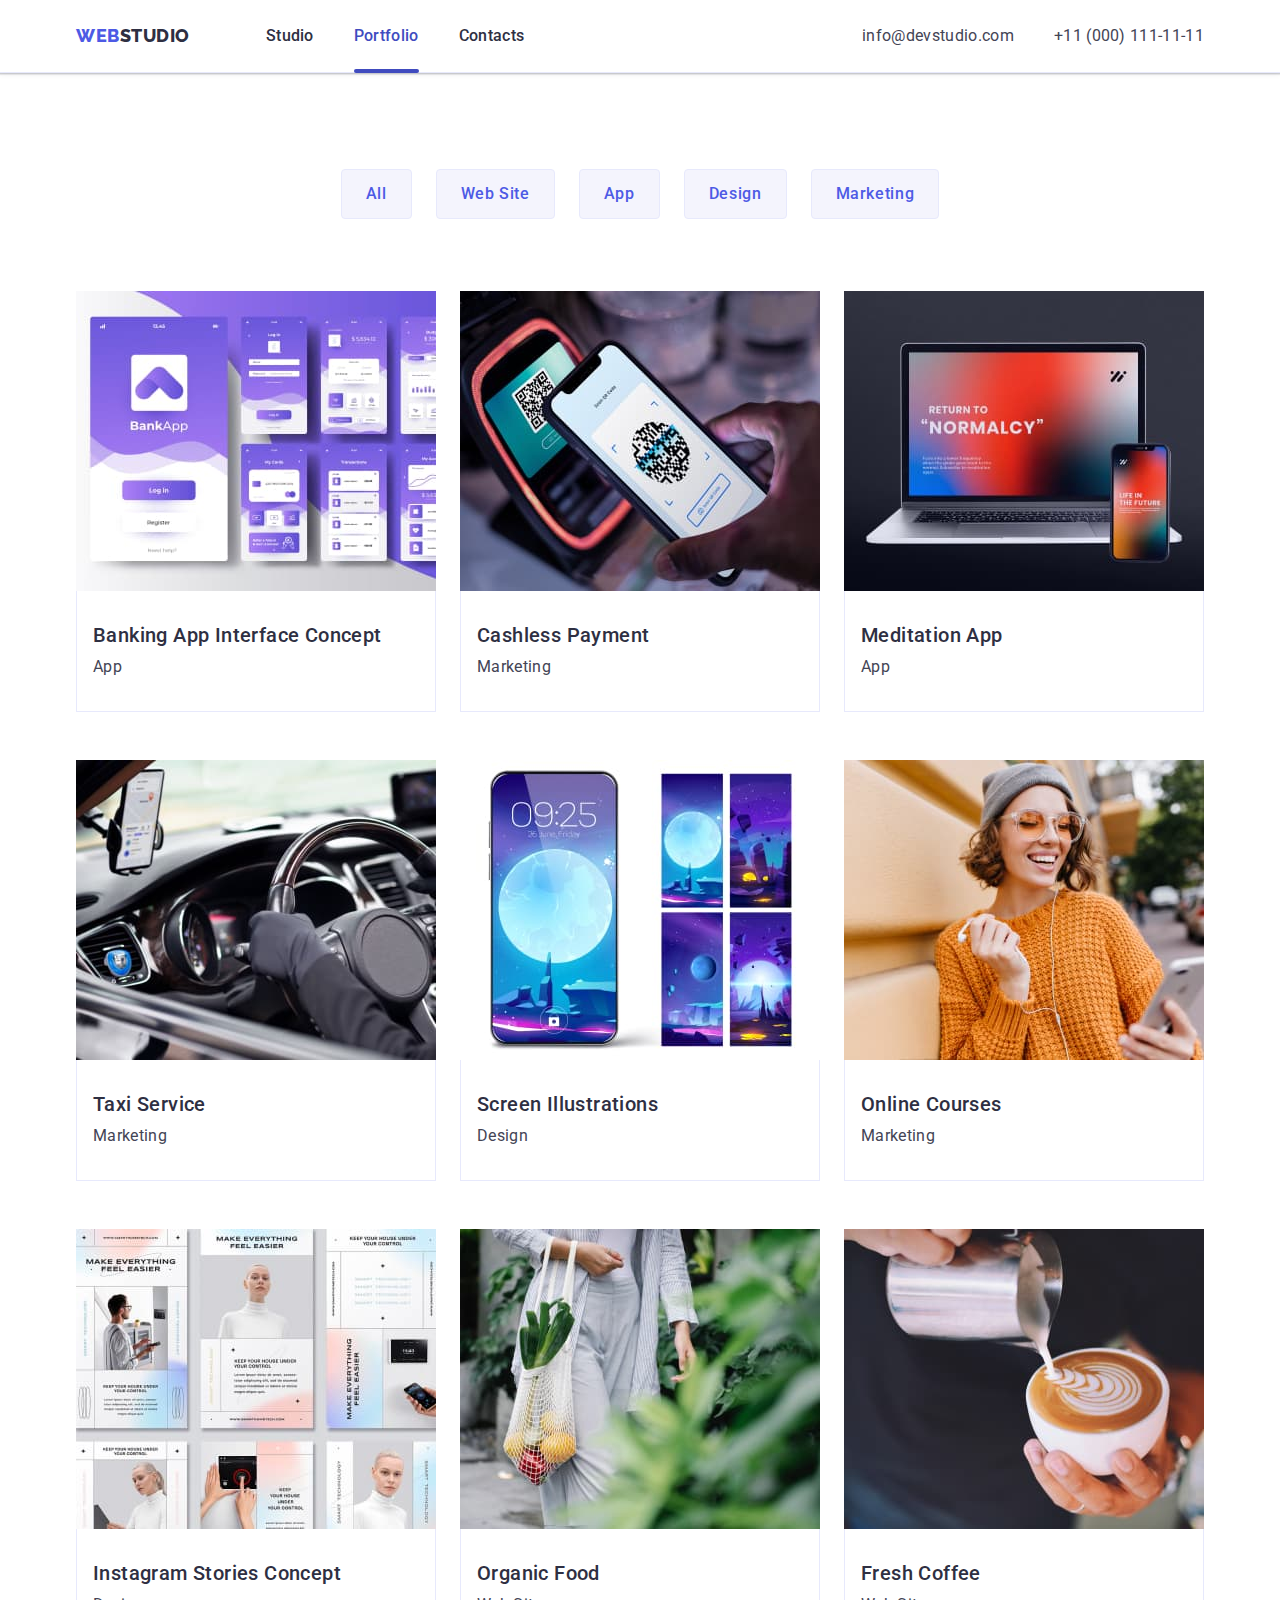
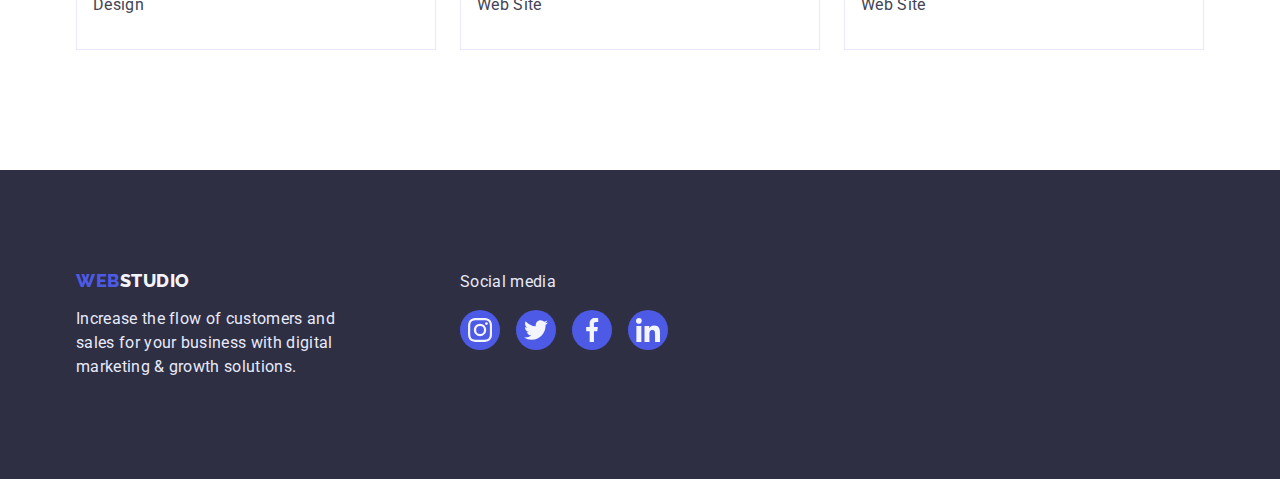
==== commit 18b4ff3d: "Revert "hw6"" ====
--- a/portfolio.html
+++ b/portfolio.html
@@ -266,8 +266,8 @@
           </p>
         </div>
 
-        <div class="foot-links">
-          <p class="footer-text-title">Social media</p>
+        <div>
+          <p class="footer-text">Social media</p>
           <ul class="foot-soc-list list">
             <li class="foot-soc-item item">
               <a class="foot-soc-link link" href="">
@@ -299,24 +299,6 @@
             </li>
           </ul>
         </div>
-
-        <div class="input-foot-wrap">
-          <form action="">
-            <p class="input-foot-text">Subscribe</p>
-            <div class="wrap-input-foot">
-              <label for="subscribe"></label>
-              <input
-                class="input-footer"
-                type="mail"
-                name=""
-                id="subscribe"
-                placeholder="E-mail"
-              />
-
-              <button class="input-btn-footer" type="submit">Subscribe</button>
-            </div>
-          </form>
-        </div>
       </div>
     </footer>
   </body>
--- a/css/styles.css
+++ b/css/styles.css
@@ -61,15 +61,15 @@
 } */
 
 /* header */
-.headerr {
+.headerr{
   border-bottom: 1px solid var(--border-bottom);
-  box-shadow: 0px 2px 1px rgba(46, 47, 66, 0.08),
-    0px 1px 1px rgba(46, 47, 66, 0.16), 0px 1px 6px rgba(46, 47, 66, 0.08);
+  box-shadow: 0px 2px 1px rgba(46, 47, 66, 0.08), 0px 1px 1px rgba(46, 47, 66, 0.16), 0px 1px 6px rgba(46, 47, 66, 0.08);
 }
 .head-container {
   display: flex;
   align-items: center;
   justify-content: center;
+ 
 }
 
 .logo {
@@ -122,9 +122,11 @@
   left: 0;
   bottom: -1px;
 }
-.current {
+.current{
   color: var(--hover-links-color);
 }
+
+
 
 .header-list .item:not(:last-child) {
   margin-right: 40px;
@@ -504,60 +506,6 @@
   width: 264px;
 }
 
-.foot-links{
-  margin-right: 80px;
-}
-.footer-text-title{
-  font-weight: 500;
-  font-size: 16px;
-  line-height: 1.5;
-  letter-spacing: 0.02em;
-  color: var(--border-bottom);
-}
-
-.wrap-input-foot{
-  display: flex;
-}
-
-.input-foot-text {
-  font-weight: 500;
-  font-size: 16px;
-  line-height: 1.5;
-  letter-spacing: 0.02em;
-  color: var(--white-color);
-  margin-bottom: 24px;
-}
-.input-footer {
-  background-color: transparent;
-  border: 1px solid rgba(255, 255, 255, 0.3);
-  filter: drop-shadow(0px 4px 4px rgba(0, 0, 0, 0.15));
-  border-radius: 4px;
-  width: 264px;
-  height: 40px;
-  margin-right: 24px;
-  padding: 0 16px;
-  color: var(--white-color);
-}
-
-.input-footer::placeholder{
-  color: rgba(255, 255, 255, 0.3);
-}
-
-.input-btn-footer {
-  background: var(--third-color);
-  color: var(--white-color);
-  border-radius: 4px;
-  width: 165px;
-  height: 40px;
-  border: none;
-  transition: background-color 250ms cubic-bezier(0.4, 0, 0.2, 1);
-}
-
-.input-btn-footer:hover,
-.input-btn-footer:focus{
-  background-color: var(--hover-links-color);
-}
-
 /* portfolio */
 
 .main-section {
@@ -677,7 +625,6 @@
     0px 1px 1px rgba(46, 47, 66, 0.16), 0px 2px 1px rgba(46, 47, 66, 0.08);
 }
 
-/* MODAL */
 .backdrop {
   position: fixed;
   top: 0;
@@ -714,12 +661,11 @@
   display: flex;
   justify-content: center;
   align-items: center;
-  margin-bottom: 24px;
 }
 
 .modal-button:hover {
   color: var(--white-color);
-  background: var(--hover-links-color);
+  background:var(--hover-links-color);
 }
 
 .modal-icon {
@@ -737,130 +683,3 @@
   visibility: hidden;
   pointer-events: none;
 }
-
-.modal-field {
-  margin-bottom: 8px;
-}
-
-.modal-comment-field {
-  margin-bottom: 16px;
-}
-
-.modal-label {
-  font-size: 12px;
-  line-height: 1.17;
-  letter-spacing: 0.01em;
-  color: #8e8f99;
-  margin-bottom: 4px;
-  display: block;
-}
-
-.modal-input {
-  width: 100%;
-  height: 40px;
-  border: 1px solid rgba(46, 47, 66, 0.4);
-  border-radius: 4px;
-  padding-left: 38px;
-  outline: transparent;
-  transition: border-color 250ms cubic-bezier(0.4, 0, 0.2, 1);
-}
-
-.modal-input:hover,
-.modal-input:focus {
-  border-color: var(--third-color);
-}
-
-.modal-input:hover + .modal-input-icon,
-.modal-input:focus + .modal-input-icon {
-  color: var(--third-color);
-}
-.modal-comment {
-  padding-left: 16px;
-  padding-top: 8px;
-  height: 120px;
-  resize: none;
-
-  font-size: 12px;
-  line-height: 1.7;
-}
-.modal-comment::placeholder {
-  color: rgba(46, 47, 66, 0.4);
-}
-
-.modal-label-check {
-  font-size: 12px;
-  line-height: 1.17;
-  letter-spacing: 0.01em;
-  color: #8e8f99;
-  display: flex;
-  gap: 5px;
-  fill: transparent;
-  display: flex;
-  align-items: center;
-  justify-content: center;
-}
-
-.modal-label-check span {
-  width: 16px;
-  height: 16px;
-  border: 1px solid rgba(46, 47, 66, 0.4);
-  border-radius: 2px;
-  display: flex;
-  align-items: center;
-  justify-content: center;
-  transition: background-color 250ms cubic-bezier(0.4, 0, 0.2, 1);
-  transition: fill 250ms cubic-bezier(0.4, 0, 0.2, 1);
-}
-
-.modal-check:checked + .modal-label-check span {
-  background-color: var(--hover-links-color);
-  border: none;
-  fill: var(--background-cards);
-}
-
-.check-wrap {
-  margin-bottom: 24px;
-  justify-content: center;
-}
-
-.modal-title {
-  margin-bottom: 16px;
-  text-align: center;
-}
-
-.modal-input-icon {
-  position: absolute;
-  left: 16px;
-  top: 50%;
-  transform: translateY(-50%);
-  fill: currentColor;
-  transition: color 250ms cubic-bezier(0.4, 0, 0.2, 1);
-}
-
-.modal-wrap {
-  position: relative;
-}
-
-.check-link {
-  color: var(--third-color);
-}
-
-.btn-inputs {
-  width: 169px;
-  height: 56px;
-  background: var(--third-color);
-  box-shadow: 0px 4px 4px rgba(0, 0, 0, 0.15);
-  border-radius: 4px;
-  color: var(--white-color);
-  border: none;
-  display: flex;
-  justify-content: center;
-  align-items: center;
-  margin: 0 auto;
-  transition: background-color 250ms cubic-bezier(0.4, 0, 0.2, 1);
-}
-
-.btn-inputs:hover,
-.btn-inputs:focus {
-  background-color: var(--hover-links-color);
-}
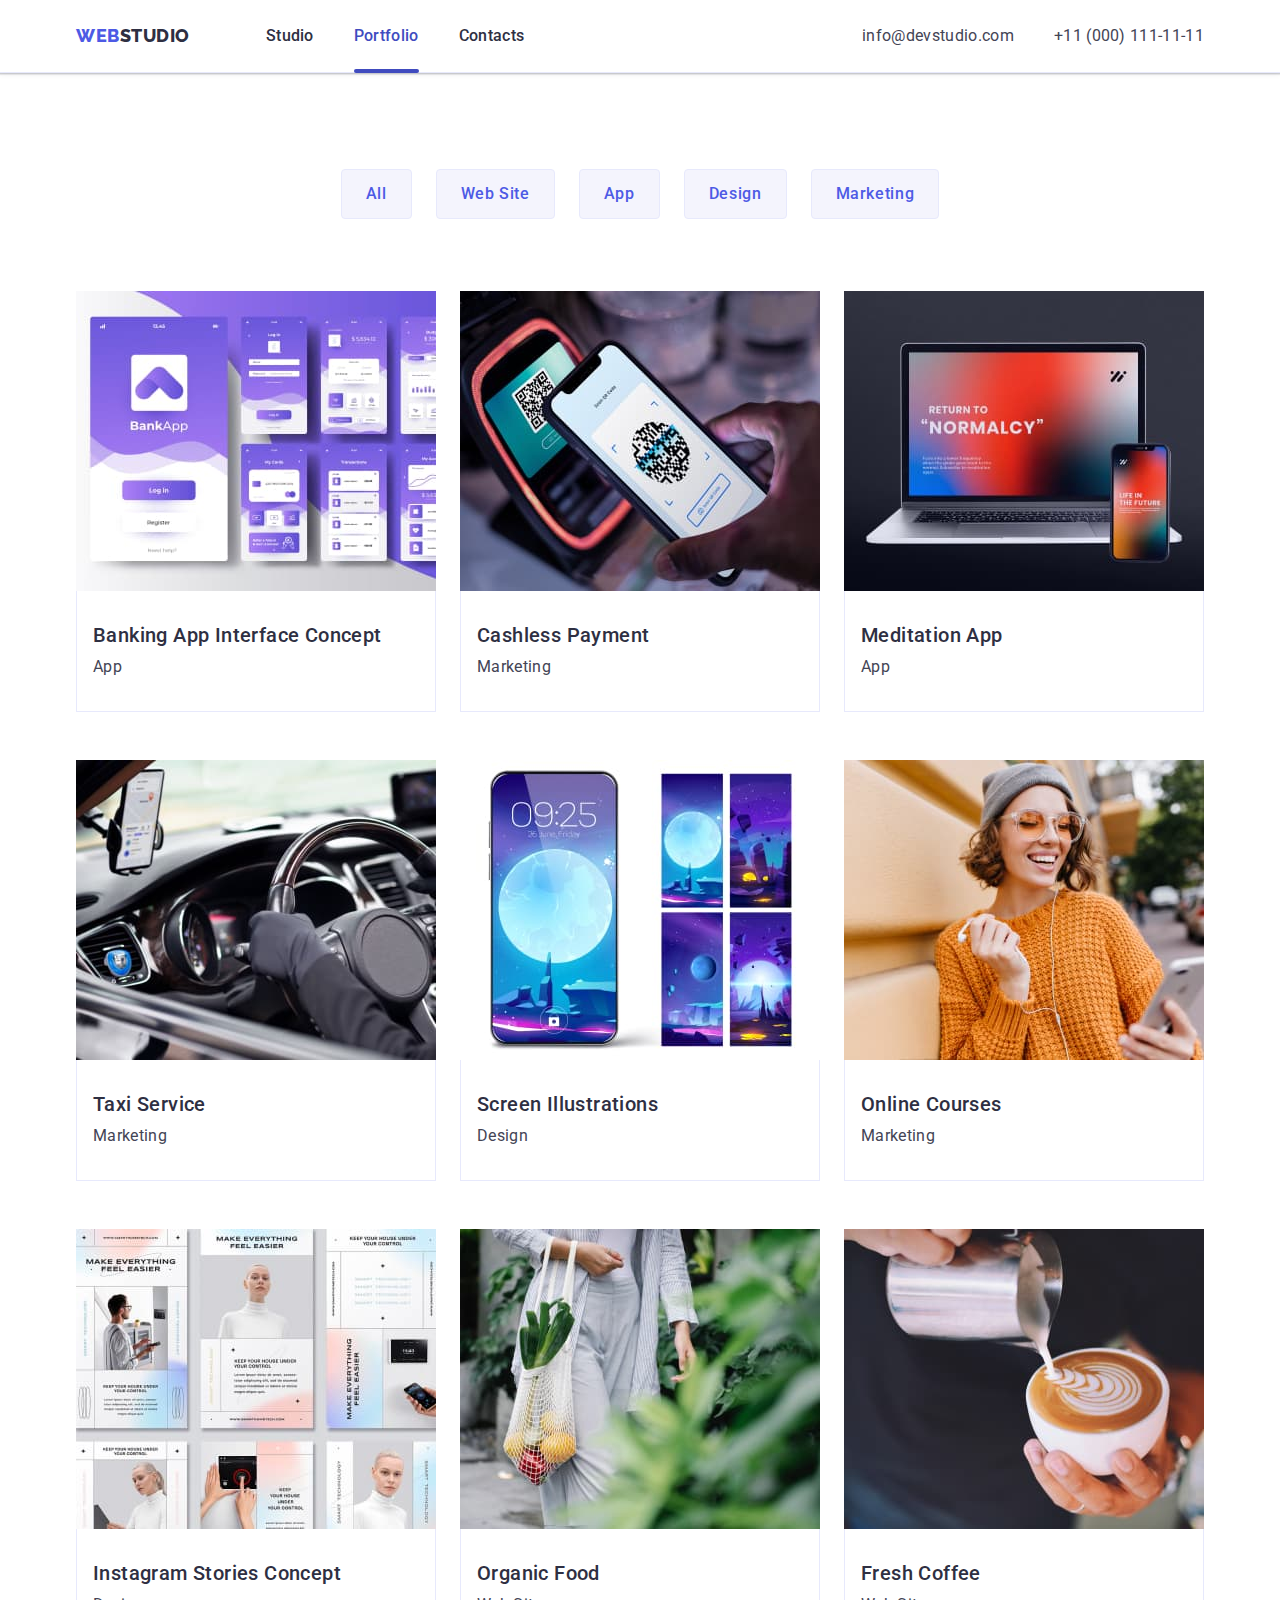
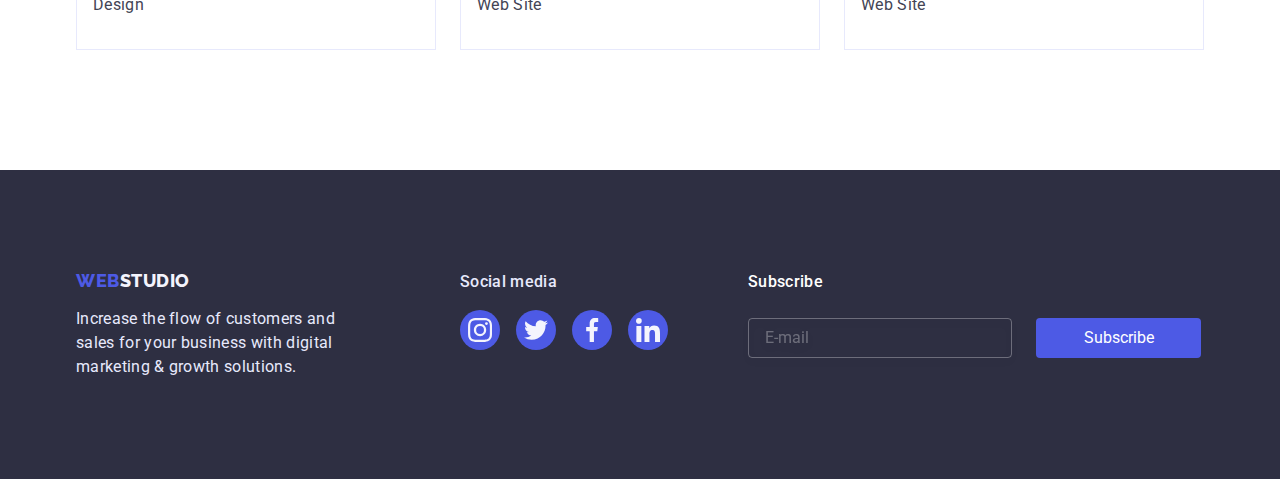
==== commit 89f075b8: "Revert "Revert "hw6""" ====
--- a/portfolio.html
+++ b/portfolio.html
@@ -266,8 +266,8 @@
           </p>
         </div>
 
-        <div>
-          <p class="footer-text">Social media</p>
+        <div class="foot-links">
+          <p class="footer-text-title">Social media</p>
           <ul class="foot-soc-list list">
             <li class="foot-soc-item item">
               <a class="foot-soc-link link" href="">
@@ -299,6 +299,24 @@
             </li>
           </ul>
         </div>
+
+        <div class="input-foot-wrap">
+          <form action="">
+            <p class="input-foot-text">Subscribe</p>
+            <div class="wrap-input-foot">
+              <label for="subscribe"></label>
+              <input
+                class="input-footer"
+                type="mail"
+                name=""
+                id="subscribe"
+                placeholder="E-mail"
+              />
+
+              <button class="input-btn-footer" type="submit">Subscribe</button>
+            </div>
+          </form>
+        </div>
       </div>
     </footer>
   </body>
--- a/css/styles.css
+++ b/css/styles.css
@@ -61,15 +61,15 @@
 } */
 
 /* header */
-.headerr{
+.headerr {
   border-bottom: 1px solid var(--border-bottom);
-  box-shadow: 0px 2px 1px rgba(46, 47, 66, 0.08), 0px 1px 1px rgba(46, 47, 66, 0.16), 0px 1px 6px rgba(46, 47, 66, 0.08);
+  box-shadow: 0px 2px 1px rgba(46, 47, 66, 0.08),
+    0px 1px 1px rgba(46, 47, 66, 0.16), 0px 1px 6px rgba(46, 47, 66, 0.08);
 }
 .head-container {
   display: flex;
   align-items: center;
   justify-content: center;
- 
 }
 
 .logo {
@@ -122,11 +122,9 @@
   left: 0;
   bottom: -1px;
 }
-.current{
+.current {
   color: var(--hover-links-color);
 }
-
-
 
 .header-list .item:not(:last-child) {
   margin-right: 40px;
@@ -506,6 +504,60 @@
   width: 264px;
 }
 
+.foot-links{
+  margin-right: 80px;
+}
+.footer-text-title{
+  font-weight: 500;
+  font-size: 16px;
+  line-height: 1.5;
+  letter-spacing: 0.02em;
+  color: var(--border-bottom);
+}
+
+.wrap-input-foot{
+  display: flex;
+}
+
+.input-foot-text {
+  font-weight: 500;
+  font-size: 16px;
+  line-height: 1.5;
+  letter-spacing: 0.02em;
+  color: var(--white-color);
+  margin-bottom: 24px;
+}
+.input-footer {
+  background-color: transparent;
+  border: 1px solid rgba(255, 255, 255, 0.3);
+  filter: drop-shadow(0px 4px 4px rgba(0, 0, 0, 0.15));
+  border-radius: 4px;
+  width: 264px;
+  height: 40px;
+  margin-right: 24px;
+  padding: 0 16px;
+  color: var(--white-color);
+}
+
+.input-footer::placeholder{
+  color: rgba(255, 255, 255, 0.3);
+}
+
+.input-btn-footer {
+  background: var(--third-color);
+  color: var(--white-color);
+  border-radius: 4px;
+  width: 165px;
+  height: 40px;
+  border: none;
+  transition: background-color 250ms cubic-bezier(0.4, 0, 0.2, 1);
+}
+
+.input-btn-footer:hover,
+.input-btn-footer:focus{
+  background-color: var(--hover-links-color);
+}
+
 /* portfolio */
 
 .main-section {
@@ -625,6 +677,7 @@
     0px 1px 1px rgba(46, 47, 66, 0.16), 0px 2px 1px rgba(46, 47, 66, 0.08);
 }
 
+/* MODAL */
 .backdrop {
   position: fixed;
   top: 0;
@@ -661,11 +714,12 @@
   display: flex;
   justify-content: center;
   align-items: center;
+  margin-bottom: 24px;
 }
 
 .modal-button:hover {
   color: var(--white-color);
-  background:var(--hover-links-color);
+  background: var(--hover-links-color);
 }
 
 .modal-icon {
@@ -683,3 +737,130 @@
   visibility: hidden;
   pointer-events: none;
 }
+
+.modal-field {
+  margin-bottom: 8px;
+}
+
+.modal-comment-field {
+  margin-bottom: 16px;
+}
+
+.modal-label {
+  font-size: 12px;
+  line-height: 1.17;
+  letter-spacing: 0.01em;
+  color: #8e8f99;
+  margin-bottom: 4px;
+  display: block;
+}
+
+.modal-input {
+  width: 100%;
+  height: 40px;
+  border: 1px solid rgba(46, 47, 66, 0.4);
+  border-radius: 4px;
+  padding-left: 38px;
+  outline: transparent;
+  transition: border-color 250ms cubic-bezier(0.4, 0, 0.2, 1);
+}
+
+.modal-input:hover,
+.modal-input:focus {
+  border-color: var(--third-color);
+}
+
+.modal-input:hover + .modal-input-icon,
+.modal-input:focus + .modal-input-icon {
+  color: var(--third-color);
+}
+.modal-comment {
+  padding-left: 16px;
+  padding-top: 8px;
+  height: 120px;
+  resize: none;
+
+  font-size: 12px;
+  line-height: 1.7;
+}
+.modal-comment::placeholder {
+  color: rgba(46, 47, 66, 0.4);
+}
+
+.modal-label-check {
+  font-size: 12px;
+  line-height: 1.17;
+  letter-spacing: 0.01em;
+  color: #8e8f99;
+  display: flex;
+  gap: 5px;
+  fill: transparent;
+  display: flex;
+  align-items: center;
+  justify-content: center;
+}
+
+.modal-label-check span {
+  width: 16px;
+  height: 16px;
+  border: 1px solid rgba(46, 47, 66, 0.4);
+  border-radius: 2px;
+  display: flex;
+  align-items: center;
+  justify-content: center;
+  transition: background-color 250ms cubic-bezier(0.4, 0, 0.2, 1);
+  transition: fill 250ms cubic-bezier(0.4, 0, 0.2, 1);
+}
+
+.modal-check:checked + .modal-label-check span {
+  background-color: var(--hover-links-color);
+  border: none;
+  fill: var(--background-cards);
+}
+
+.check-wrap {
+  margin-bottom: 24px;
+  justify-content: center;
+}
+
+.modal-title {
+  margin-bottom: 16px;
+  text-align: center;
+}
+
+.modal-input-icon {
+  position: absolute;
+  left: 16px;
+  top: 50%;
+  transform: translateY(-50%);
+  fill: currentColor;
+  transition: color 250ms cubic-bezier(0.4, 0, 0.2, 1);
+}
+
+.modal-wrap {
+  position: relative;
+}
+
+.check-link {
+  color: var(--third-color);
+}
+
+.btn-inputs {
+  width: 169px;
+  height: 56px;
+  background: var(--third-color);
+  box-shadow: 0px 4px 4px rgba(0, 0, 0, 0.15);
+  border-radius: 4px;
+  color: var(--white-color);
+  border: none;
+  display: flex;
+  justify-content: center;
+  align-items: center;
+  margin: 0 auto;
+  transition: background-color 250ms cubic-bezier(0.4, 0, 0.2, 1);
+}
+
+.btn-inputs:hover,
+.btn-inputs:focus {
+  background-color: var(--hover-links-color);
+}
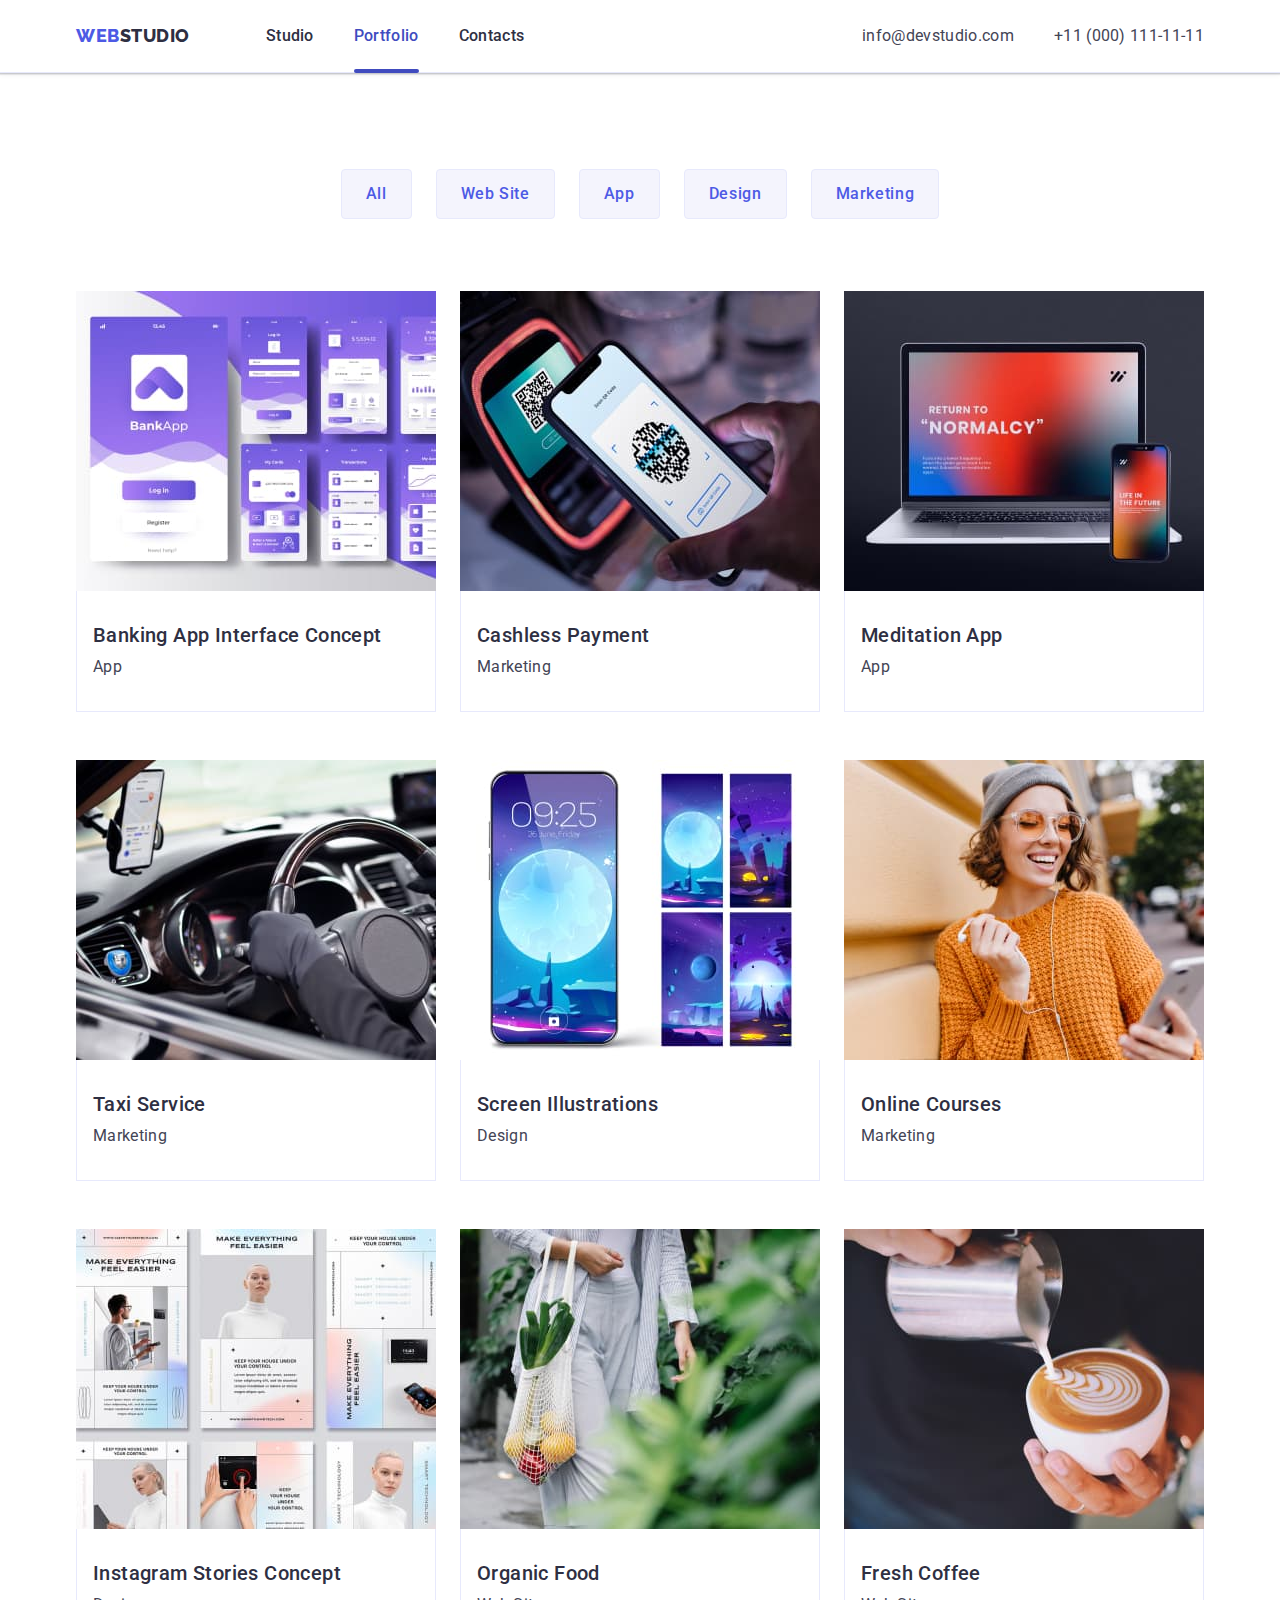
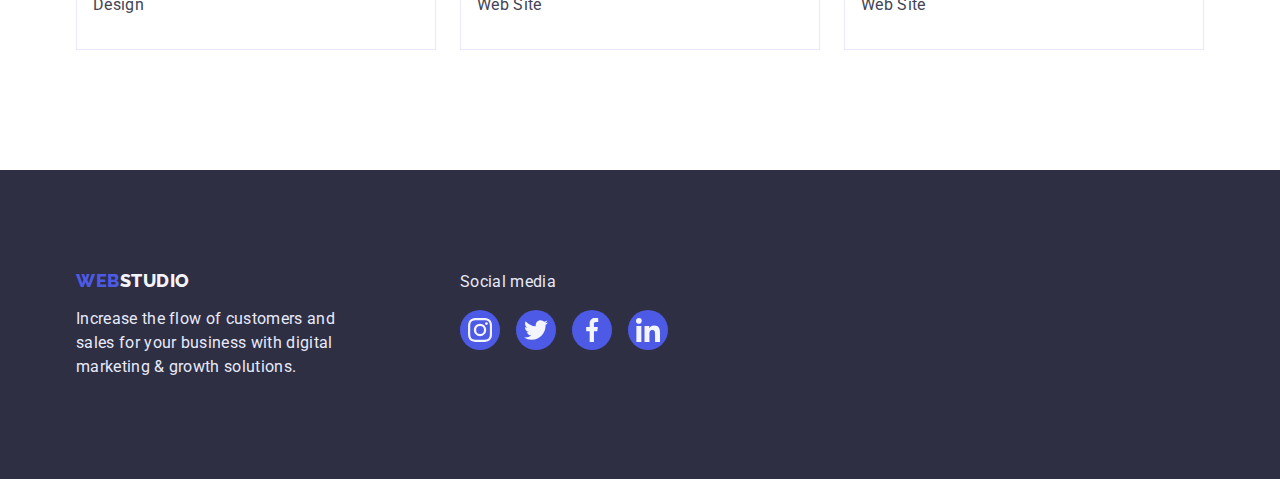
==== commit 96a7f783: "Revert "hw6"" ====
--- a/portfolio.html
+++ b/portfolio.html
@@ -266,8 +266,8 @@
           </p>
         </div>
 
-        <div class="foot-links">
-          <p class="footer-text-title">Social media</p>
+        <div>
+          <p class="footer-text">Social media</p>
           <ul class="foot-soc-list list">
             <li class="foot-soc-item item">
               <a class="foot-soc-link link" href="">
@@ -299,24 +299,6 @@
             </li>
           </ul>
         </div>
-
-        <div class="input-foot-wrap">
-          <form action="">
-            <p class="input-foot-text">Subscribe</p>
-            <div class="wrap-input-foot">
-              <label for="subscribe"></label>
-              <input
-                class="input-footer"
-                type="mail"
-                name=""
-                id="subscribe"
-                placeholder="E-mail"
-              />
-
-              <button class="input-btn-footer" type="submit">Subscribe</button>
-            </div>
-          </form>
-        </div>
       </div>
     </footer>
   </body>
--- a/css/styles.css
+++ b/css/styles.css
@@ -61,15 +61,15 @@
 } */
 
 /* header */
-.headerr {
+.headerr{
   border-bottom: 1px solid var(--border-bottom);
-  box-shadow: 0px 2px 1px rgba(46, 47, 66, 0.08),
-    0px 1px 1px rgba(46, 47, 66, 0.16), 0px 1px 6px rgba(46, 47, 66, 0.08);
+  box-shadow: 0px 2px 1px rgba(46, 47, 66, 0.08), 0px 1px 1px rgba(46, 47, 66, 0.16), 0px 1px 6px rgba(46, 47, 66, 0.08);
 }
 .head-container {
   display: flex;
   align-items: center;
   justify-content: center;
+ 
 }
 
 .logo {
@@ -122,9 +122,11 @@
   left: 0;
   bottom: -1px;
 }
-.current {
+.current{
   color: var(--hover-links-color);
 }
+
+
 
 .header-list .item:not(:last-child) {
   margin-right: 40px;
@@ -504,60 +506,6 @@
   width: 264px;
 }
 
-.foot-links{
-  margin-right: 80px;
-}
-.footer-text-title{
-  font-weight: 500;
-  font-size: 16px;
-  line-height: 1.5;
-  letter-spacing: 0.02em;
-  color: var(--border-bottom);
-}
-
-.wrap-input-foot{
-  display: flex;
-}
-
-.input-foot-text {
-  font-weight: 500;
-  font-size: 16px;
-  line-height: 1.5;
-  letter-spacing: 0.02em;
-  color: var(--white-color);
-  margin-bottom: 24px;
-}
-.input-footer {
-  background-color: transparent;
-  border: 1px solid rgba(255, 255, 255, 0.3);
-  filter: drop-shadow(0px 4px 4px rgba(0, 0, 0, 0.15));
-  border-radius: 4px;
-  width: 264px;
-  height: 40px;
-  margin-right: 24px;
-  padding: 0 16px;
-  color: var(--white-color);
-}
-
-.input-footer::placeholder{
-  color: rgba(255, 255, 255, 0.3);
-}
-
-.input-btn-footer {
-  background: var(--third-color);
-  color: var(--white-color);
-  border-radius: 4px;
-  width: 165px;
-  height: 40px;
-  border: none;
-  transition: background-color 250ms cubic-bezier(0.4, 0, 0.2, 1);
-}
-
-.input-btn-footer:hover,
-.input-btn-footer:focus{
-  background-color: var(--hover-links-color);
-}
-
 /* portfolio */
 
 .main-section {
@@ -677,7 +625,6 @@
     0px 1px 1px rgba(46, 47, 66, 0.16), 0px 2px 1px rgba(46, 47, 66, 0.08);
 }
 
-/* MODAL */
 .backdrop {
   position: fixed;
   top: 0;
@@ -714,12 +661,11 @@
   display: flex;
   justify-content: center;
   align-items: center;
-  margin-bottom: 24px;
 }
 
 .modal-button:hover {
   color: var(--white-color);
-  background: var(--hover-links-color);
+  background:var(--hover-links-color);
 }
 
 .modal-icon {
@@ -737,130 +683,3 @@
   visibility: hidden;
   pointer-events: none;
 }
-
-.modal-field {
-  margin-bottom: 8px;
-}
-
-.modal-comment-field {
-  margin-bottom: 16px;
-}
-
-.modal-label {
-  font-size: 12px;
-  line-height: 1.17;
-  letter-spacing: 0.01em;
-  color: #8e8f99;
-  margin-bottom: 4px;
-  display: block;
-}
-
-.modal-input {
-  width: 100%;
-  height: 40px;
-  border: 1px solid rgba(46, 47, 66, 0.4);
-  border-radius: 4px;
-  padding-left: 38px;
-  outline: transparent;
-  transition: border-color 250ms cubic-bezier(0.4, 0, 0.2, 1);
-}
-
-.modal-input:hover,
-.modal-input:focus {
-  border-color: var(--third-color);
-}
-
-.modal-input:hover + .modal-input-icon,
-.modal-input:focus + .modal-input-icon {
-  color: var(--third-color);
-}
-.modal-comment {
-  padding-left: 16px;
-  padding-top: 8px;
-  height: 120px;
-  resize: none;
-
-  font-size: 12px;
-  line-height: 1.7;
-}
-.modal-comment::placeholder {
-  color: rgba(46, 47, 66, 0.4);
-}
-
-.modal-label-check {
-  font-size: 12px;
-  line-height: 1.17;
-  letter-spacing: 0.01em;
-  color: #8e8f99;
-  display: flex;
-  gap: 5px;
-  fill: transparent;
-  display: flex;
-  align-items: center;
-  justify-content: center;
-}
-
-.modal-label-check span {
-  width: 16px;
-  height: 16px;
-  border: 1px solid rgba(46, 47, 66, 0.4);
-  border-radius: 2px;
-  display: flex;
-  align-items: center;
-  justify-content: center;
-  transition: background-color 250ms cubic-bezier(0.4, 0, 0.2, 1);
-  transition: fill 250ms cubic-bezier(0.4, 0, 0.2, 1);
-}
-
-.modal-check:checked + .modal-label-check span {
-  background-color: var(--hover-links-color);
-  border: none;
-  fill: var(--background-cards);
-}
-
-.check-wrap {
-  margin-bottom: 24px;
-  justify-content: center;
-}
-
-.modal-title {
-  margin-bottom: 16px;
-  text-align: center;
-}
-
-.modal-input-icon {
-  position: absolute;
-  left: 16px;
-  top: 50%;
-  transform: translateY(-50%);
-  fill: currentColor;
-  transition: color 250ms cubic-bezier(0.4, 0, 0.2, 1);
-}
-
-.modal-wrap {
-  position: relative;
-}
-
-.check-link {
-  color: var(--third-color);
-}
-
-.btn-inputs {
-  width: 169px;
-  height: 56px;
-  background: var(--third-color);
-  box-shadow: 0px 4px 4px rgba(0, 0, 0, 0.15);
-  border-radius: 4px;
-  color: var(--white-color);
-  border: none;
-  display: flex;
-  justify-content: center;
-  align-items: center;
-  margin: 0 auto;
-  transition: background-color 250ms cubic-bezier(0.4, 0, 0.2, 1);
-}
-
-.btn-inputs:hover,
-.btn-inputs:focus {
-  background-color: var(--hover-links-color);
-}
